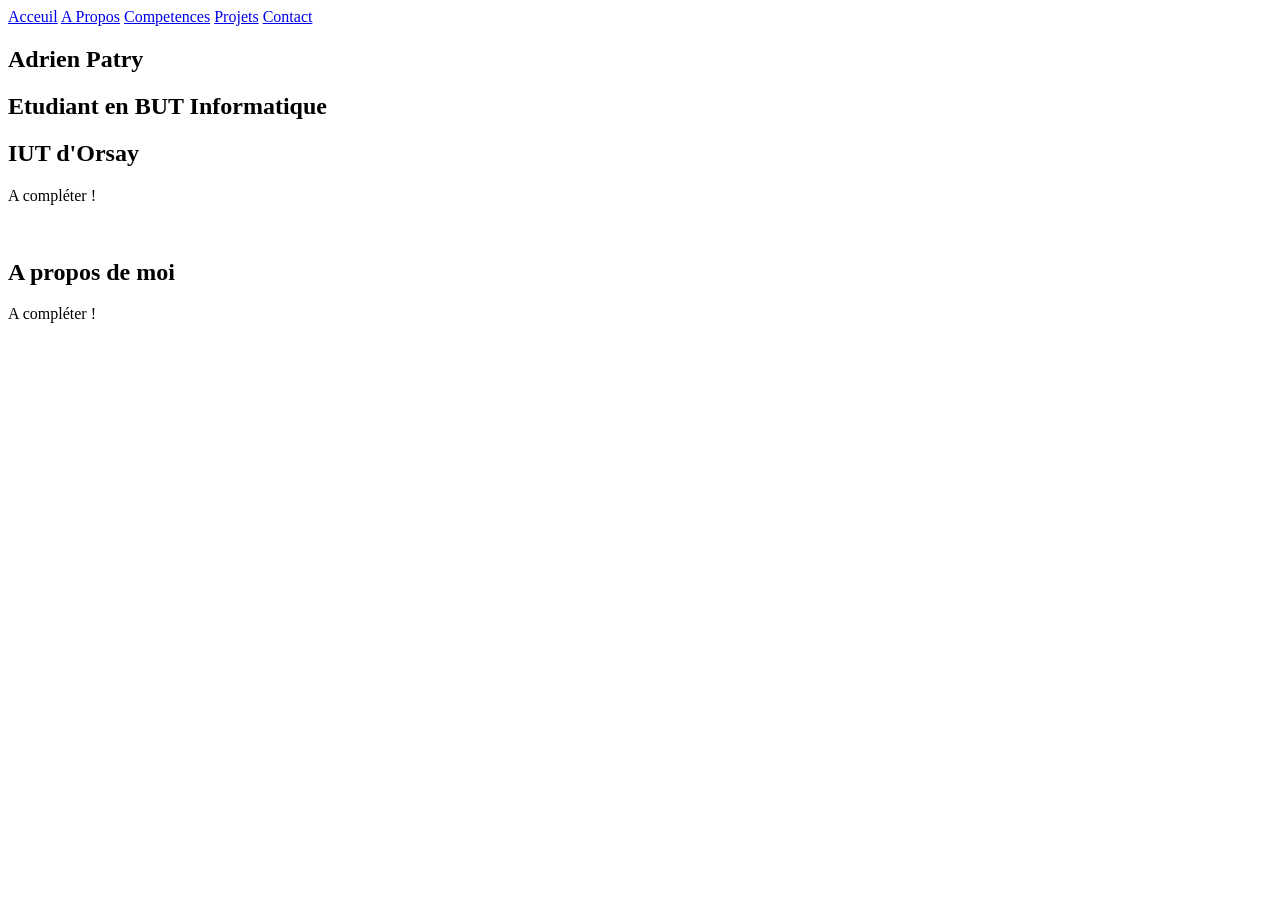
==== index.html @ ec974f1c "Rearenger les fichier" ====
<!DOCTYPE html>
<html lang="fr">
<head>
    <meta charset="UTF-8">
    <meta name="viewport" content="width=device-width, initial-scale=1.0">
    <title>Portfolio</title>
</head>
<header>
    <nav>
        <a href="#acceuil">Acceuil</a>
        <a href="#aPropos">A Propos</a>
        <a href="#competences">Competences</a>
        <a href="#projets">Projets</a>
        <a href="#contact">Contact</a>
    </nav>
</header>
<body>
    <section id="acceuil">
        <h1>Adrien Patry</h1>
        <h2>Etudiant en BUT Informatique</h2>
        <h2>IUT d'Orsay</h2>
        <p>A compléter !</p>
        <img href="photoProfil.png"/>
    </section> 
    <section id="aPropos">
        <h1> A propos de moi</h1>
        <p>A compléter !</p>
        <section id="formation">
            <img href=""/>
            <p></p>
        </section>
        <section id="expProfessionelle">
            <img href=""/>
            <p></p>
        </section>
    </section>  
    <section id="competences">
        
    </section>
    <section id="projets">

    </section>
    <section id="contact">

    </section>
</body>
</html>
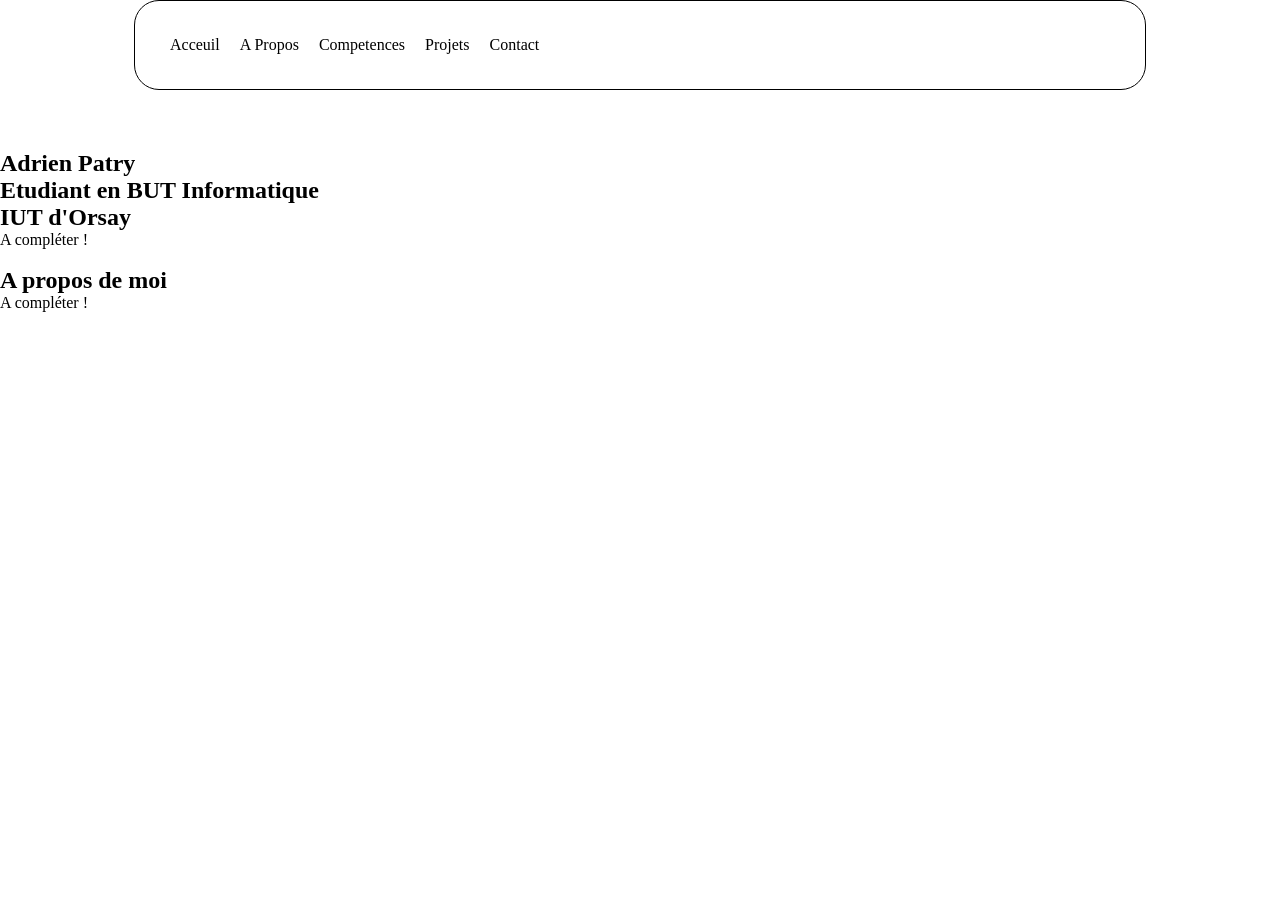
==== commit 6b9d6155: "Change" ====
--- a/index.html
+++ b/index.html
@@ -4,6 +4,7 @@
     <meta charset="UTF-8">
     <meta name="viewport" content="width=device-width, initial-scale=1.0">
     <title>Portfolio</title>
+    <link rel="stylesheet" href="./Style/style.css"/>
 </head>
 <header>
     <nav>
--- a/Style/style.css
+++ b/Style/style.css
@@ -0,0 +1,37 @@
+@charset "utf-8";
+*{
+	margin:0;
+	padding:0;
+}
+
+/* Header */
+
+header{
+    display: flex;
+    justify-content: center;
+    margin-bottom: 150px;
+}
+
+nav{
+    position : fixed;
+    border: 1px solid black;
+    border-radius: 25px;
+    padding: 25px;
+    width: 75%;
+
+    flex-wrap: wrap;
+    flex: 1 1 100px;
+    display: flex;
+}
+
+nav a{
+    padding:10px;
+    text-decoration: none;
+    color: black;
+}
+
+/* Body */
+
+section#acceuil{
+
+}
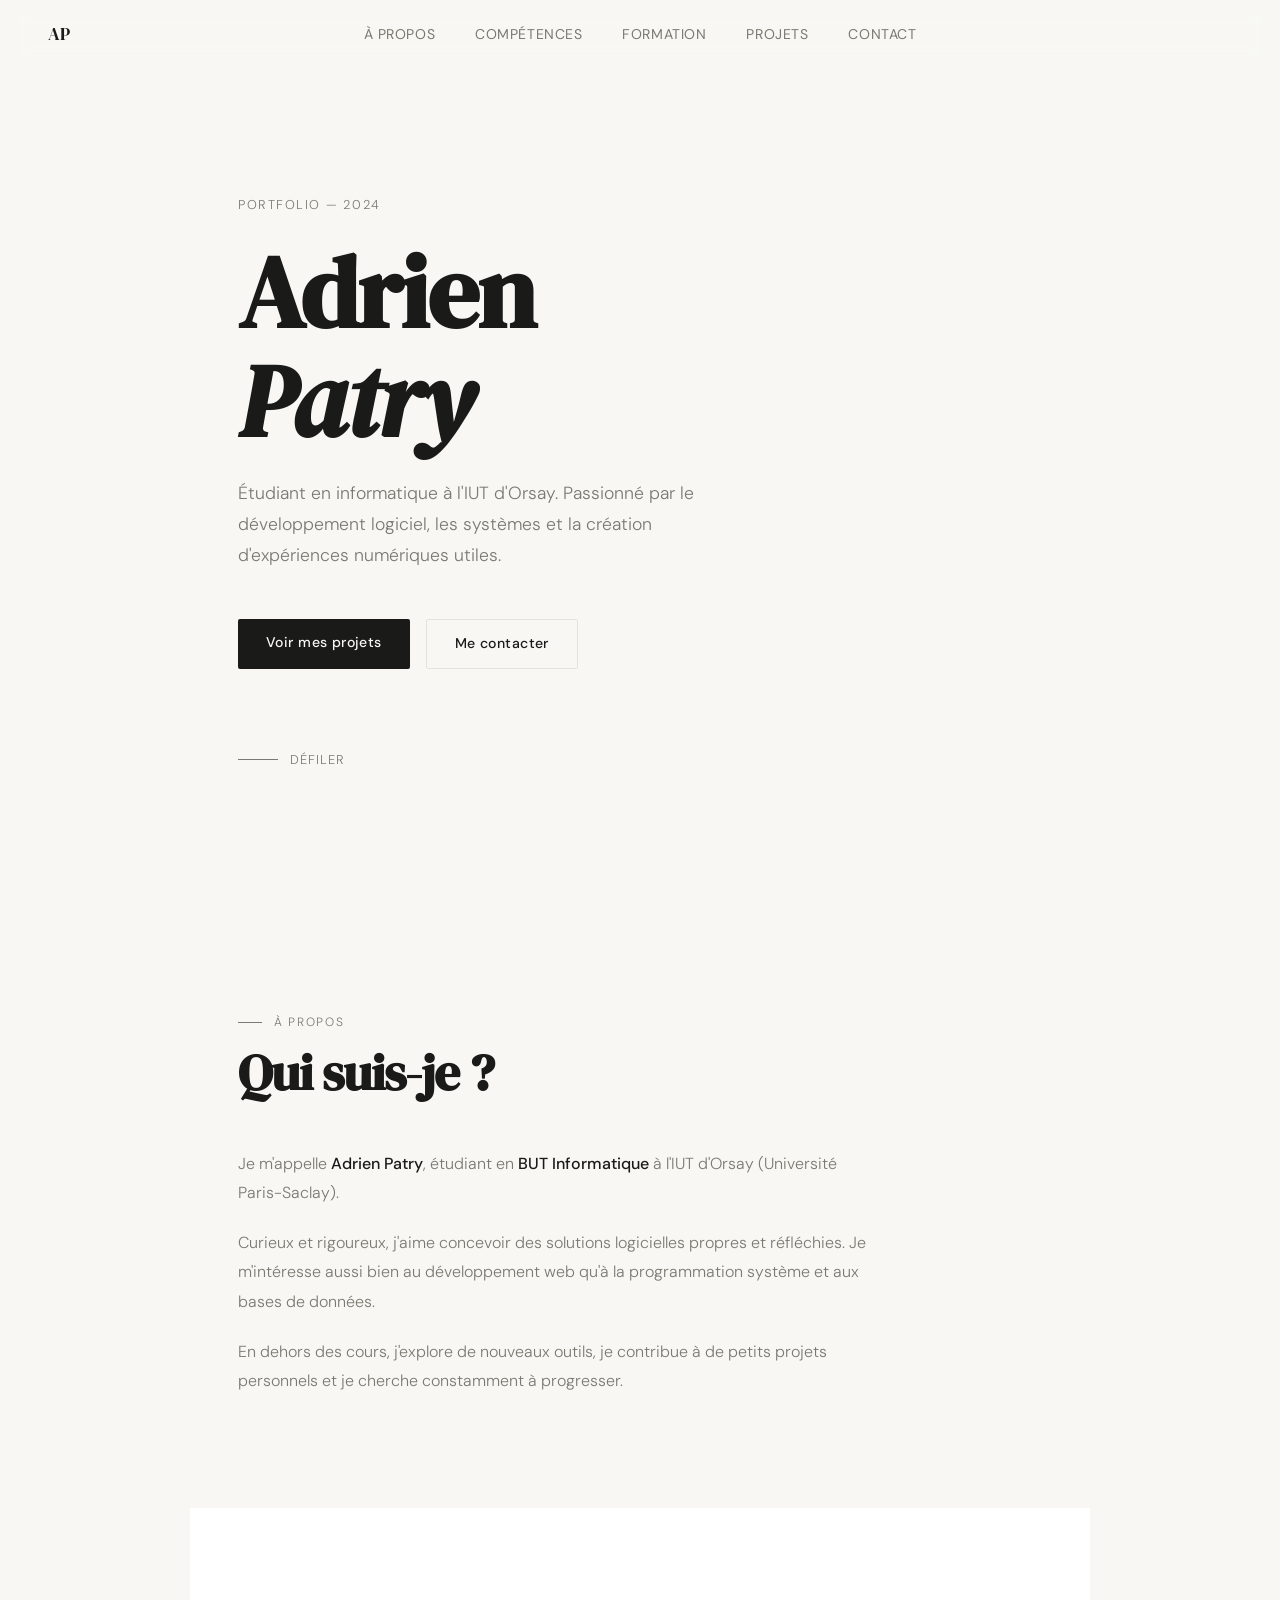
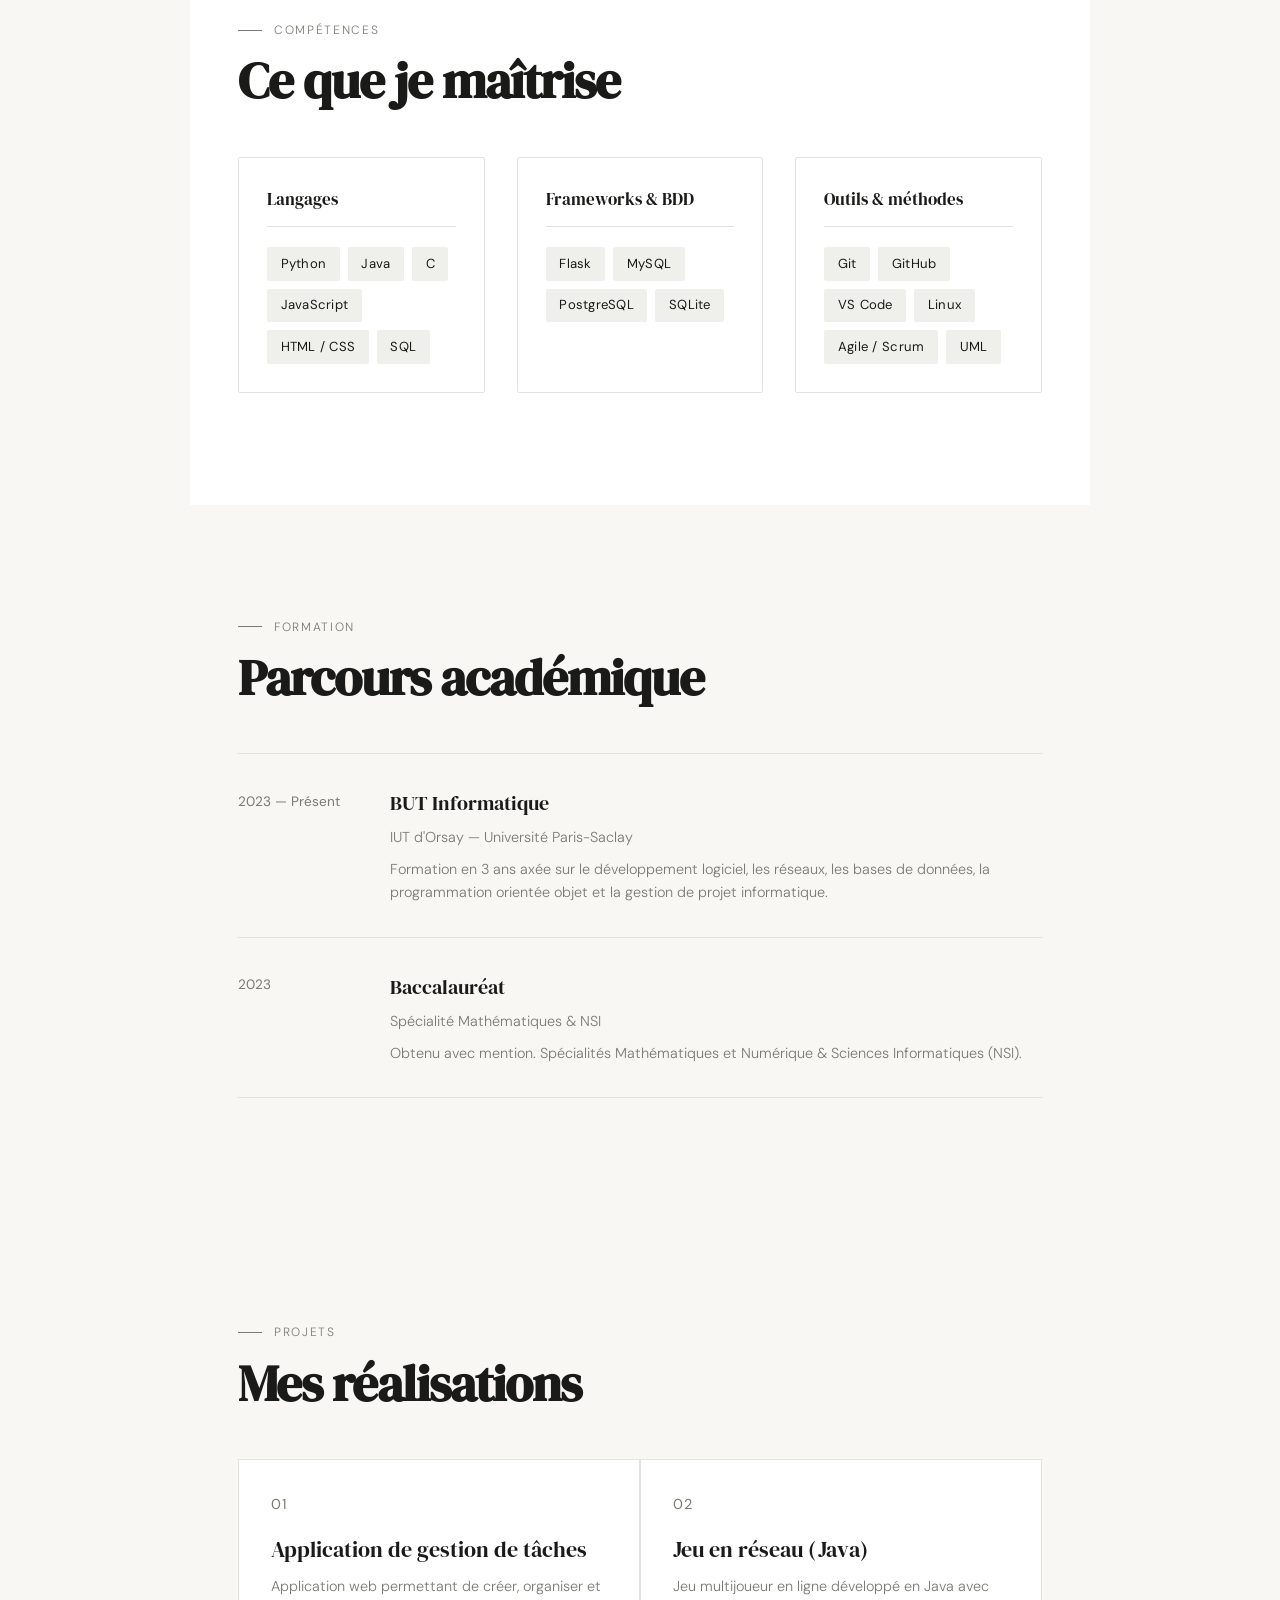
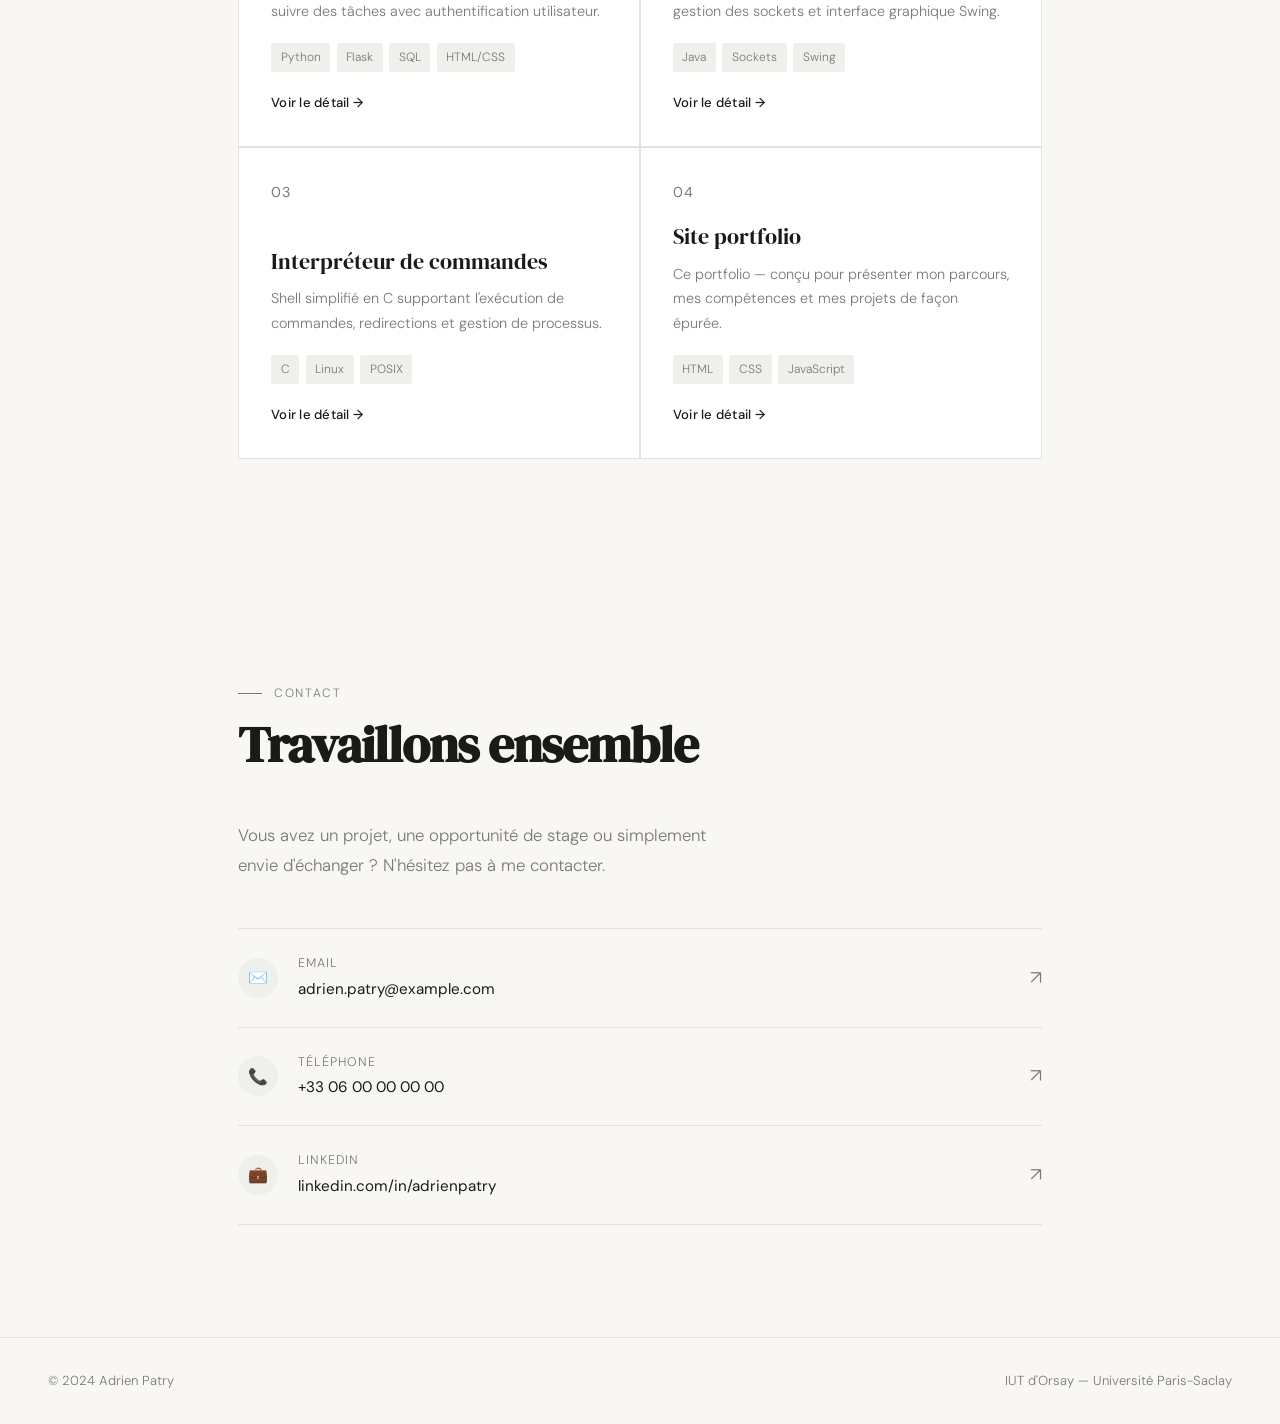
==== commit 7711c3ca: "PPP" ====
--- a/index.html
+++ b/index.html
@@ -1,48 +1,330 @@
 <!DOCTYPE html>
 <html lang="fr">
 <head>
-    <meta charset="UTF-8">
-    <meta name="viewport" content="width=device-width, initial-scale=1.0">
-    <title>Portfolio</title>
-    <link rel="stylesheet" href="./Style/style.css"/>
+  <meta charset="UTF-8">
+  <meta name="viewport" content="width=device-width, initial-scale=1.0">
+  <title>Adrien Patry — Portfolio</title>
+  <link rel="preconnect" href="https://fonts.googleapis.com">
+  <link href="https://fonts.googleapis.com/css2?family=DM+Serif+Display:ital@0;1&family=DM+Sans:wght@300;400;500&display=swap" rel="stylesheet">
+  <link rel="stylesheet" href="css/style.css">
 </head>
-<header>
-    <nav>
-        <a href="#acceuil">Acceuil</a>
-        <a href="#aPropos">A Propos</a>
-        <a href="#competences">Competences</a>
-        <a href="#projets">Projets</a>
-        <a href="#contact">Contact</a>
-    </nav>
-</header>
 <body>
-    <section id="acceuil">
-        <h1>Adrien Patry</h1>
-        <h2>Etudiant en BUT Informatique</h2>
-        <h2>IUT d'Orsay</h2>
-        <p>A compléter !</p>
-        <img href="photoProfil.png"/>
-    </section> 
-    <section id="aPropos">
-        <h1> A propos de moi</h1>
-        <p>A compléter !</p>
-        <section id="formation">
-            <img href=""/>
-            <p></p>
-        </section>
-        <section id="expProfessionelle">
-            <img href=""/>
-            <p></p>
-        </section>
-    </section>  
-    <section id="competences">
-        
-    </section>
-    <section id="projets">
-
-    </section>
-    <section id="contact">
-
-    </section>
+
+  <!-- NAVIGATION -->
+  <nav id="navbar">
+    <a href="#hero" class="nav-logo">AP</a>
+    <div class="nav-links">
+      <a href="#about">À propos</a>
+      <a href="#skills">Compétences</a>
+      <a href="#formation">Formation</a>
+      <a href="#projets">Projets</a>
+      <a href="#contact">Contact</a>
+    </div>
+  </nav>
+
+  <!-- HERO -->
+  <section id="hero">
+    <p class="hero-label">Portfolio — 2024</p>
+    <h1 class="hero-title">Adrien<br><em>Patry</em></h1>
+    <p class="hero-desc">Étudiant en informatique à l'IUT d'Orsay. Passionné par le développement logiciel, les systèmes et la création d'expériences numériques utiles.</p>
+    <div class="hero-cta">
+      <a href="#projets" class="btn btn-primary">Voir mes projets</a>
+      <a href="#contact" class="btn btn-secondary">Me contacter</a>
+    </div>
+    <div class="hero-scroll">
+      <span class="scroll-line"></span>
+      Défiler
+    </div>
+  </section>
+
+  <!-- À PROPOS -->
+  <section id="about">
+    <div class="reveal">
+      <p class="section-label">À propos</p>
+      <h2 class="section-title">Qui suis-je ?</h2>
+    </div>
+    <div class="about-text reveal reveal-delay-1">
+      <p>Je m'appelle <strong>Adrien Patry</strong>, étudiant en <strong>BUT Informatique</strong> à l'IUT d'Orsay (Université Paris-Saclay).</p>
+      <p>Curieux et rigoureux, j'aime concevoir des solutions logicielles propres et réfléchies. Je m'intéresse aussi bien au développement web qu'à la programmation système et aux bases de données.</p>
+      <p>En dehors des cours, j'explore de nouveaux outils, je contribue à de petits projets personnels et je cherche constamment à progresser.</p>
+    </div>
+  </section>
+
+  <!-- COMPÉTENCES -->
+  <section id="skills">
+    <div class="reveal">
+      <p class="section-label">Compétences</p>
+      <h2 class="section-title">Ce que je maîtrise</h2>
+    </div>
+    <div class="skills-grid">
+      <div class="skills-category reveal reveal-delay-1">
+        <h3>Langages</h3>
+        <div class="skills-list">
+          <span class="skill-tag">Python</span>
+          <span class="skill-tag">Java</span>
+          <span class="skill-tag">C</span>
+          <span class="skill-tag">JavaScript</span>
+          <span class="skill-tag">HTML / CSS</span>
+          <span class="skill-tag">SQL</span>
+        </div>
+      </div>
+      <div class="skills-category reveal reveal-delay-2">
+        <h3>Frameworks & BDD</h3>
+        <div class="skills-list">
+          <span class="skill-tag">Flask</span>
+          <span class="skill-tag">MySQL</span>
+          <span class="skill-tag">PostgreSQL</span>
+          <span class="skill-tag">SQLite</span>
+        </div>
+      </div>
+      <div class="skills-category reveal reveal-delay-3">
+        <h3>Outils & méthodes</h3>
+        <div class="skills-list">
+          <span class="skill-tag">Git</span>
+          <span class="skill-tag">GitHub</span>
+          <span class="skill-tag">VS Code</span>
+          <span class="skill-tag">Linux</span>
+          <span class="skill-tag">Agile / Scrum</span>
+          <span class="skill-tag">UML</span>
+        </div>
+      </div>
+    </div>
+  </section>
+
+  <!-- FORMATION -->
+  <section id="formation">
+    <div class="reveal">
+      <p class="section-label">Formation</p>
+      <h2 class="section-title">Parcours académique</h2>
+    </div>
+    <div class="formation-list">
+      <div class="formation-item reveal reveal-delay-1">
+        <div class="formation-year">2023 — Présent</div>
+        <div class="formation-info">
+          <h3>BUT Informatique</h3>
+          <p class="school">IUT d'Orsay — Université Paris-Saclay</p>
+          <p>Formation en 3 ans axée sur le développement logiciel, les réseaux, les bases de données, la programmation orientée objet et la gestion de projet informatique.</p>
+        </div>
+      </div>
+      <div class="formation-item reveal reveal-delay-2">
+        <div class="formation-year">2023</div>
+        <div class="formation-info">
+          <h3>Baccalauréat</h3>
+          <p class="school">Spécialité Mathématiques & NSI</p>
+          <p>Obtenu avec mention. Spécialités Mathématiques et Numérique & Sciences Informatiques (NSI).</p>
+        </div>
+      </div>
+    </div>
+  </section>
+
+  <!-- PROJETS -->
+  <section id="projets">
+    <div class="reveal">
+      <p class="section-label">Projets</p>
+      <h2 class="section-title">Mes réalisations</h2>
+    </div>
+    <div class="projects-grid reveal">
+
+      <div class="project-card" onclick="openModal('modal-01')">
+        <p class="project-num">01</p>
+        <h3>Application de gestion de tâches</h3>
+        <p>Application web permettant de créer, organiser et suivre des tâches avec authentification utilisateur.</p>
+        <div class="project-tags">
+          <span class="project-tag">Python</span>
+          <span class="project-tag">Flask</span>
+          <span class="project-tag">SQL</span>
+          <span class="project-tag">HTML/CSS</span>
+        </div>
+        <span class="project-cta">Voir le détail →</span>
+      </div>
+
+      <div class="project-card" onclick="openModal('modal-02')">
+        <p class="project-num">02</p>
+        <h3>Jeu en réseau (Java)</h3>
+        <p>Jeu multijoueur en ligne développé en Java avec gestion des sockets et interface graphique Swing.</p>
+        <div class="project-tags">
+          <span class="project-tag">Java</span>
+          <span class="project-tag">Sockets</span>
+          <span class="project-tag">Swing</span>
+        </div>
+        <span class="project-cta">Voir le détail →</span>
+      </div>
+
+      <div class="project-card" onclick="openModal('modal-03')">
+        <p class="project-num">03</p>
+        <h3>Interpréteur de commandes</h3>
+        <p>Shell simplifié en C supportant l'exécution de commandes, redirections et gestion de processus.</p>
+        <div class="project-tags">
+          <span class="project-tag">C</span>
+          <span class="project-tag">Linux</span>
+          <span class="project-tag">POSIX</span>
+        </div>
+        <span class="project-cta">Voir le détail →</span>
+      </div>
+
+      <div class="project-card" onclick="openModal('modal-04')">
+        <p class="project-num">04</p>
+        <h3>Site portfolio</h3>
+        <p>Ce portfolio — conçu pour présenter mon parcours, mes compétences et mes projets de façon épurée.</p>
+        <div class="project-tags">
+          <span class="project-tag">HTML</span>
+          <span class="project-tag">CSS</span>
+          <span class="project-tag">JavaScript</span>
+        </div>
+        <span class="project-cta">Voir le détail →</span>
+      </div>
+
+    </div>
+  </section>
+
+  <!-- CONTACT -->
+  <section id="contact">
+    <div class="reveal">
+      <p class="section-label">Contact</p>
+      <h2 class="section-title">Travaillons ensemble</h2>
+    </div>
+    <p class="contact-intro reveal">Vous avez un projet, une opportunité de stage ou simplement envie d'échanger ? N'hésitez pas à me contacter.</p>
+    <div class="contact-list">
+      <a href="mailto:adrien.patry@example.com" class="contact-item reveal reveal-delay-1">
+        <div class="contact-item-left">
+          <div class="contact-icon">✉️</div>
+          <div>
+            <p class="contact-label">Email</p>
+            <p class="contact-value">adrien.patry@example.com</p>
+          </div>
+        </div>
+        <span class="contact-arrow">↗</span>
+      </a>
+      <a href="tel:+330600000000" class="contact-item reveal reveal-delay-2">
+        <div class="contact-item-left">
+          <div class="contact-icon">📞</div>
+          <div>
+            <p class="contact-label">Téléphone</p>
+            <p class="contact-value">+33 06 00 00 00 00</p>
+          </div>
+        </div>
+        <span class="contact-arrow">↗</span>
+      </a>
+      <a href="https://linkedin.com/in/adrienpatry" target="_blank" class="contact-item reveal reveal-delay-3">
+        <div class="contact-item-left">
+          <div class="contact-icon">💼</div>
+          <div>
+            <p class="contact-label">LinkedIn</p>
+            <p class="contact-value">linkedin.com/in/adrienpatry</p>
+          </div>
+        </div>
+        <span class="contact-arrow">↗</span>
+      </a>
+    </div>
+  </section>
+
+  <!-- FOOTER -->
+  <footer>
+    <span>© 2024 Adrien Patry</span>
+    <span>IUT d'Orsay — Université Paris-Saclay</span>
+  </footer>
+
+  <!-- ==============================
+       MODALES PROJETS
+       ============================== -->
+
+  <!-- Modale 01 -->
+  <div class="modal-overlay" id="modal-01" onclick="closeModalOutside(event, 'modal-01')">
+    <div class="modal">
+      <button class="modal-close" onclick="closeModal('modal-01')">✕</button>
+      <p class="modal-num">01</p>
+      <h2 class="modal-title">Application de gestion de tâches</h2>
+      <div class="modal-tags">
+        <span class="project-tag">Python</span>
+        <span class="project-tag">Flask</span>
+        <span class="project-tag">SQL</span>
+        <span class="project-tag">HTML/CSS</span>
+      </div>
+      <p class="modal-desc">Application web complète permettant de créer, organiser et suivre des tâches personnelles. L'application inclut un système d'authentification utilisateur, une base de données persistante et une interface responsive.</p>
+      <ul class="modal-features">
+        <li>Authentification sécurisée (login / register)</li>
+        <li>CRUD complet sur les tâches</li>
+        <li>Classement par priorité et date</li>
+        <li>Base de données SQLite avec SQLAlchemy</li>
+      </ul>
+      <div class="modal-actions">
+        <a href="https://github.com/adrienpatry/todo-app" target="_blank" class="btn btn-primary">Voir sur GitHub</a>
+      </div>
+    </div>
+  </div>
+
+  <!-- Modale 02 -->
+  <div class="modal-overlay" id="modal-02" onclick="closeModalOutside(event, 'modal-02')">
+    <div class="modal">
+      <button class="modal-close" onclick="closeModal('modal-02')">✕</button>
+      <p class="modal-num">02</p>
+      <h2 class="modal-title">Jeu en réseau (Java)</h2>
+      <div class="modal-tags">
+        <span class="project-tag">Java</span>
+        <span class="project-tag">Sockets</span>
+        <span class="project-tag">Swing</span>
+      </div>
+      <p class="modal-desc">Jeu multijoueur en ligne développé en Java avec une architecture client-serveur. Les joueurs peuvent se connecter et s'affronter en temps réel via une interface graphique Swing.</p>
+      <ul class="modal-features">
+        <li>Architecture client-serveur avec Java Sockets</li>
+        <li>Interface graphique avec Java Swing</li>
+        <li>Gestion multi-clients simultanés</li>
+        <li>Protocole de communication personnalisé</li>
+      </ul>
+      <div class="modal-actions">
+        <a href="https://github.com/adrienpatry/jeu-reseau" target="_blank" class="btn btn-primary">Voir sur GitHub</a>
+      </div>
+    </div>
+  </div>
+
+  <!-- Modale 03 -->
+  <div class="modal-overlay" id="modal-03" onclick="closeModalOutside(event, 'modal-03')">
+    <div class="modal">
+      <button class="modal-close" onclick="closeModal('modal-03')">✕</button>
+      <p class="modal-num">03</p>
+      <h2 class="modal-title">Interpréteur de commandes</h2>
+      <div class="modal-tags">
+        <span class="project-tag">C</span>
+        <span class="project-tag">Linux</span>
+        <span class="project-tag">POSIX</span>
+      </div>
+      <p class="modal-desc">Shell minimaliste développé en C sous Linux. Il supporte l'exécution de commandes système, la redirection des entrées/sorties, les pipes et la gestion de processus via les appels POSIX.</p>
+      <ul class="modal-features">
+        <li>Exécution de commandes système</li>
+        <li>Redirections stdin / stdout / stderr</li>
+        <li>Gestion des pipes entre commandes</li>
+        <li>Processus en arrière-plan (&)</li>
+      </ul>
+      <div class="modal-actions">
+        <a href="https://github.com/adrienpatry/shell-c" target="_blank" class="btn btn-primary">Voir sur GitHub</a>
+      </div>
+    </div>
+  </div>
+
+  <!-- Modale 04 -->
+  <div class="modal-overlay" id="modal-04" onclick="closeModalOutside(event, 'modal-04')">
+    <div class="modal">
+      <button class="modal-close" onclick="closeModal('modal-04')">✕</button>
+      <p class="modal-num">04</p>
+      <h2 class="modal-title">Site portfolio</h2>
+      <div class="modal-tags">
+        <span class="project-tag">HTML</span>
+        <span class="project-tag">CSS</span>
+        <span class="project-tag">JavaScript</span>
+      </div>
+      <p class="modal-desc">Ce site portfolio, conçu pour présenter mon parcours, mes compétences et mes projets de façon claire et épurée. Design minimaliste avec animations au scroll et modales interactives.</p>
+      <ul class="modal-features">
+        <li>Design minimaliste full responsive</li>
+        <li>Animations CSS au scroll (IntersectionObserver)</li>
+        <li>Navigation fluide avec ancres</li>
+        <li>Modales projets sans dépendance externe</li>
+      </ul>
+      <div class="modal-actions">
+        <a href="https://github.com/adrienpatry/portfolio" target="_blank" class="btn btn-primary">Voir sur GitHub</a>
+      </div>
+    </div>
+  </div>
+
+  <script src="js/main.js"></script>
 </body>
-</html>+</html>
--- a/css/style.css
+++ b/css/style.css
@@ -0,0 +1,617 @@
+/* ================================
+   RESET & VARIABLES
+   ================================ */
+*, *::before, *::after {
+  box-sizing: border-box;
+  margin: 0;
+  padding: 0;
+}
+
+:root {
+  --bg: #F8F7F4;
+  --surface: #FFFFFF;
+  --text: #1A1A18;
+  --muted: #7A7A72;
+  --border: #E4E2DC;
+  --tag-bg: #EFEFEB;
+  --serif: 'DM Serif Display', Georgia, serif;
+  --sans: 'DM Sans', sans-serif;
+}
+
+/* ================================
+   BASE
+   ================================ */
+html { scroll-behavior: smooth; }
+
+body {
+  background: var(--bg);
+  color: var(--text);
+  font-family: var(--sans);
+  font-weight: 300;
+  line-height: 1.7;
+  overflow-x: hidden;
+}
+
+/* ================================
+   NAVIGATION
+   ================================ */
+nav {
+  position: fixed;
+  top: 0; left: 0; right: 0;
+  z-index: 100;
+  display: flex;
+  justify-content: space-between;
+  align-items: center;
+  padding: 1.25rem 3rem;
+  background: rgba(248, 247, 244, 0.88);
+  backdrop-filter: blur(12px);
+  border-bottom: 1px solid transparent;
+  transition: border-color 0.3s;
+}
+
+nav.scrolled { border-color: var(--border); }
+
+.nav-logo {
+  font-family: var(--serif);
+  font-size: 1.1rem;
+  letter-spacing: 0.01em;
+  text-decoration: none;
+  color: var(--text);
+}
+
+.nav-links {
+  position: absolute;
+  left: 50%;
+  transform: translateX(-50%);
+  display: flex;
+  gap: 2.5rem;
+}
+
+.nav-links a {
+  text-decoration: none;
+  color: var(--muted);
+  font-size: 0.88rem;
+  font-weight: 400;
+  letter-spacing: 0.04em;
+  text-transform: uppercase;
+  transition: color 0.2s;
+}
+
+.nav-links a:hover { color: var(--text); }
+
+/* ================================
+   SECTIONS (base)
+   ================================ */
+section {
+  padding: 7rem 3rem;
+  max-width: 900px;
+  margin: 0 auto;
+}
+
+.section-label {
+  font-size: 0.75rem;
+  letter-spacing: 0.14em;
+  text-transform: uppercase;
+  color: var(--muted);
+  margin-bottom: 0.75rem;
+  display: flex;
+  align-items: center;
+  gap: 0.75rem;
+}
+
+.section-label::before {
+  content: '';
+  display: inline-block;
+  width: 24px;
+  height: 1px;
+  background: var(--muted);
+}
+
+.section-title {
+  font-family: var(--serif);
+  font-size: clamp(2rem, 5vw, 3.2rem);
+  line-height: 1.1;
+  letter-spacing: -0.02em;
+  margin-bottom: 3rem;
+}
+
+/* ================================
+   HERO
+   ================================ */
+#hero {
+  min-height: 100vh;
+  display: flex;
+  flex-direction: column;
+  justify-content: center;
+  padding-top: 8rem;
+  padding-bottom: 4rem;
+  max-width: 900px;
+  margin: 0 auto;
+}
+
+.hero-label {
+  font-size: 0.8rem;
+  letter-spacing: 0.12em;
+  text-transform: uppercase;
+  color: var(--muted);
+  margin-bottom: 1.5rem;
+  opacity: 0;
+  animation: fadeUp 0.8s 0.2s forwards;
+}
+
+.hero-title {
+  font-family: var(--serif);
+  font-size: clamp(3.5rem, 8vw, 6.5rem);
+  line-height: 1.05;
+  letter-spacing: -0.02em;
+  margin-bottom: 1.5rem;
+  opacity: 0;
+  animation: fadeUp 0.8s 0.4s forwards;
+}
+
+.hero-title em { font-style: italic; }
+
+.hero-desc {
+  font-size: 1.1rem;
+  color: var(--muted);
+  max-width: 520px;
+  line-height: 1.75;
+  font-weight: 300;
+  opacity: 0;
+  animation: fadeUp 0.8s 0.6s forwards;
+}
+
+.hero-cta {
+  margin-top: 3rem;
+  display: flex;
+  gap: 1rem;
+  flex-wrap: wrap;
+  opacity: 0;
+  animation: fadeUp 0.8s 0.8s forwards;
+}
+
+.btn {
+  display: inline-block;
+  padding: 0.75rem 1.75rem;
+  text-decoration: none;
+  font-size: 0.88rem;
+  font-weight: 500;
+  letter-spacing: 0.03em;
+  border-radius: 2px;
+  transition: all 0.2s;
+  cursor: pointer;
+  border: none;
+  font-family: var(--sans);
+}
+
+.btn-primary { background: var(--text); color: var(--bg); }
+.btn-primary:hover { background: #333330; }
+.btn-secondary { border: 1px solid var(--border); color: var(--text); background: transparent; }
+.btn-secondary:hover { border-color: var(--text); }
+
+.hero-scroll {
+  margin-top: 5rem;
+  display: flex;
+  align-items: center;
+  gap: 0.75rem;
+  color: var(--muted);
+  font-size: 0.8rem;
+  letter-spacing: 0.08em;
+  text-transform: uppercase;
+  opacity: 0;
+  animation: fadeUp 0.8s 1s forwards;
+}
+
+.scroll-line {
+  width: 40px;
+  height: 1px;
+  background: var(--muted);
+  transform-origin: left;
+  animation: lineGrow 1.2s 1.2s ease forwards;
+  transform: scaleX(0);
+}
+
+/* ================================
+   À PROPOS
+   ================================ */
+.about-text p {
+  color: var(--muted);
+  line-height: 1.85;
+  margin-bottom: 1.25rem;
+  max-width: 640px;
+}
+
+.about-text p:last-child { margin-bottom: 0; }
+
+.about-text strong {
+  color: var(--text);
+  font-weight: 500;
+}
+
+/* ================================
+   COMPÉTENCES
+   ================================ */
+#skills { background: var(--surface); }
+
+.skills-grid {
+  display: grid;
+  grid-template-columns: repeat(3, 1fr);
+  gap: 2rem;
+}
+
+.skills-category {
+  padding: 1.75rem;
+  border: 1px solid var(--border);
+  border-radius: 2px;
+}
+
+.skills-category h3 {
+  font-family: var(--serif);
+  font-size: 1.05rem;
+  font-weight: 400;
+  margin-bottom: 1.25rem;
+  padding-bottom: 0.75rem;
+  border-bottom: 1px solid var(--border);
+}
+
+.skills-list {
+  display: flex;
+  flex-wrap: wrap;
+  gap: 0.5rem;
+}
+
+.skill-tag {
+  background: var(--tag-bg);
+  padding: 0.35rem 0.85rem;
+  border-radius: 2px;
+  font-size: 0.82rem;
+  font-weight: 400;
+  color: var(--text);
+  letter-spacing: 0.02em;
+}
+
+/* ================================
+   FORMATION
+   ================================ */
+.formation-list { display: flex; flex-direction: column; }
+
+.formation-item {
+  display: grid;
+  grid-template-columns: 120px 1fr;
+  gap: 2rem;
+  padding: 2rem 0;
+  border-bottom: 1px solid var(--border);
+}
+
+.formation-item:first-child { border-top: 1px solid var(--border); }
+
+.formation-year {
+  font-size: 0.85rem;
+  color: var(--muted);
+  font-weight: 400;
+  padding-top: 0.2rem;
+}
+
+.formation-info h3 {
+  font-family: var(--serif);
+  font-size: 1.25rem;
+  font-weight: 400;
+  margin-bottom: 0.35rem;
+}
+
+.formation-info .school {
+  font-size: 0.9rem;
+  color: var(--muted);
+  margin-bottom: 0.5rem;
+}
+
+.formation-info p {
+  font-size: 0.9rem;
+  color: var(--muted);
+  line-height: 1.65;
+}
+
+/* ================================
+   PROJETS
+   ================================ */
+.projects-grid {
+  display: grid;
+  grid-template-columns: 1fr 1fr;
+  gap: 1.5px;
+  background: var(--border);
+  border: 1.5px solid var(--border);
+}
+
+.project-card {
+  background: var(--surface);
+  padding: 2rem 2rem 2rem;
+  transition: background 0.2s;
+  position: relative;
+  overflow: hidden;
+  cursor: pointer;
+  display: flex;
+  flex-direction: column;
+}
+
+.project-card::before {
+  content: '';
+  position: absolute;
+  top: 0; left: 0; right: 0;
+  height: 2px;
+  background: var(--text);
+  transform: scaleX(0);
+  transform-origin: left;
+  transition: transform 0.35s ease;
+}
+
+.project-card:hover::before { transform: scaleX(1); }
+.project-card:hover { background: #FAFAF8; }
+
+.project-num {
+  font-size: 0.75rem;
+  color: var(--muted);
+  letter-spacing: 0.08em;
+  margin-bottom: 1.25rem;
+  font-weight: 400;
+}
+
+.project-card h3 {
+  font-family: var(--serif);
+  font-size: 1.35rem;
+  font-weight: 400;
+  line-height: 1.2;
+  margin-bottom: 0.75rem;
+}
+
+.project-card > p {
+  font-size: 0.9rem;
+  color: var(--muted);
+  line-height: 1.7;
+  margin-bottom: 1.25rem;
+  flex: 1;
+}
+
+.project-tags {
+  display: flex;
+  flex-wrap: wrap;
+  gap: 0.4rem;
+  margin-bottom: 1.25rem;
+}
+
+.project-tag {
+  font-size: 0.75rem;
+  padding: 0.25rem 0.6rem;
+  background: var(--tag-bg);
+  border-radius: 2px;
+  color: var(--muted);
+}
+
+.project-cta {
+  font-size: 0.82rem;
+  font-weight: 500;
+  color: var(--text);
+  letter-spacing: 0.02em;
+  margin-top: auto;
+  transition: letter-spacing 0.2s;
+}
+
+.project-card:hover .project-cta { letter-spacing: 0.06em; }
+
+/* ================================
+   MODALES
+   ================================ */
+.modal-overlay {
+  display: none;
+  position: fixed;
+  inset: 0;
+  z-index: 200;
+  background: rgba(26, 26, 24, 0.55);
+  backdrop-filter: blur(4px);
+  align-items: center;
+  justify-content: center;
+  padding: 2rem;
+}
+
+.modal-overlay.open { display: flex; }
+
+.modal {
+  background: var(--surface);
+  max-width: 580px;
+  width: 100%;
+  padding: 2.5rem;
+  border-radius: 2px;
+  position: relative;
+  animation: modalIn 0.3s ease;
+  max-height: 85vh;
+  overflow-y: auto;
+}
+
+@keyframes modalIn {
+  from { opacity: 0; transform: translateY(16px); }
+  to   { opacity: 1; transform: translateY(0); }
+}
+
+.modal-close {
+  position: absolute;
+  top: 1.25rem; right: 1.25rem;
+  background: none;
+  border: none;
+  font-size: 1rem;
+  color: var(--muted);
+  cursor: pointer;
+  padding: 0.25rem 0.5rem;
+  transition: color 0.2s;
+  font-family: var(--sans);
+}
+
+.modal-close:hover { color: var(--text); }
+
+.modal-num {
+  font-size: 0.75rem;
+  color: var(--muted);
+  letter-spacing: 0.1em;
+  margin-bottom: 0.75rem;
+}
+
+.modal-title {
+  font-family: var(--serif);
+  font-size: 1.8rem;
+  font-weight: 400;
+  line-height: 1.15;
+  margin-bottom: 1rem;
+}
+
+.modal-tags {
+  display: flex;
+  flex-wrap: wrap;
+  gap: 0.4rem;
+  margin-bottom: 1.5rem;
+}
+
+.modal-desc {
+  font-size: 0.95rem;
+  color: var(--muted);
+  line-height: 1.8;
+  margin-bottom: 1.5rem;
+}
+
+.modal-features {
+  list-style: none;
+  margin-bottom: 2rem;
+  display: flex;
+  flex-direction: column;
+  gap: 0.6rem;
+}
+
+.modal-features li {
+  font-size: 0.9rem;
+  color: var(--muted);
+  padding-left: 1.25rem;
+  position: relative;
+}
+
+.modal-features li::before {
+  content: '—';
+  position: absolute;
+  left: 0;
+  color: var(--border);
+}
+
+.modal-actions { display: flex; gap: 1rem; flex-wrap: wrap; }
+
+/* ================================
+   CONTACT
+   ================================ */
+.contact-intro {
+  font-size: 1.05rem;
+  color: var(--muted);
+  max-width: 500px;
+  line-height: 1.8;
+  margin-bottom: 3rem;
+}
+
+.contact-list { display: flex; flex-direction: column; }
+
+.contact-item {
+  display: flex;
+  align-items: center;
+  justify-content: space-between;
+  padding: 1.5rem 0;
+  border-bottom: 1px solid var(--border);
+  text-decoration: none;
+  color: var(--text);
+  transition: padding-left 0.25s ease;
+}
+
+.contact-item:first-child { border-top: 1px solid var(--border); }
+.contact-item:hover { padding-left: 0.5rem; }
+
+.contact-item-left {
+  display: flex;
+  align-items: center;
+  gap: 1.25rem;
+}
+
+.contact-icon {
+  width: 40px;
+  height: 40px;
+  border-radius: 50%;
+  background: var(--tag-bg);
+  display: flex;
+  align-items: center;
+  justify-content: center;
+  font-size: 1rem;
+  flex-shrink: 0;
+}
+
+.contact-label {
+  font-size: 0.78rem;
+  text-transform: uppercase;
+  letter-spacing: 0.08em;
+  color: var(--muted);
+  margin-bottom: 0.15rem;
+}
+
+.contact-value { font-weight: 400; font-size: 0.95rem; }
+
+.contact-arrow {
+  color: var(--muted);
+  font-size: 1.2rem;
+  transition: transform 0.2s, color 0.2s;
+}
+
+.contact-item:hover .contact-arrow {
+  transform: translateX(4px) translateY(-4px);
+  color: var(--text);
+}
+
+/* ================================
+   FOOTER
+   ================================ */
+footer {
+  border-top: 1px solid var(--border);
+  padding: 2rem 3rem;
+  display: flex;
+  justify-content: space-between;
+  align-items: center;
+  font-size: 0.82rem;
+  color: var(--muted);
+}
+
+/* ================================
+   ANIMATIONS
+   ================================ */
+@keyframes fadeUp {
+  from { opacity: 0; transform: translateY(20px); }
+  to   { opacity: 1; transform: translateY(0); }
+}
+
+@keyframes lineGrow {
+  to { transform: scaleX(1); }
+}
+
+.reveal {
+  opacity: 0;
+  transform: translateY(24px);
+  transition: opacity 0.7s ease, transform 0.7s ease;
+}
+
+.reveal.visible { opacity: 1; transform: translateY(0); }
+.reveal-delay-1 { transition-delay: 0.1s; }
+.reveal-delay-2 { transition-delay: 0.2s; }
+.reveal-delay-3 { transition-delay: 0.3s; }
+
+/* ================================
+   RESPONSIVE
+   ================================ */
+@media (max-width: 700px) {
+  nav { padding: 1rem 1.5rem; }
+  .nav-links { gap: 1rem; }
+  section { padding: 5rem 1.5rem; }
+  #hero { padding: 7rem 1.5rem 3rem; }
+  .skills-grid { grid-template-columns: 1fr; }
+  .projects-grid { grid-template-columns: 1fr; }
+  .formation-item { grid-template-columns: 1fr; gap: 0.5rem; }
+  footer { flex-direction: column; gap: 0.5rem; text-align: center; }
+  .modal { padding: 1.75rem; }
+}
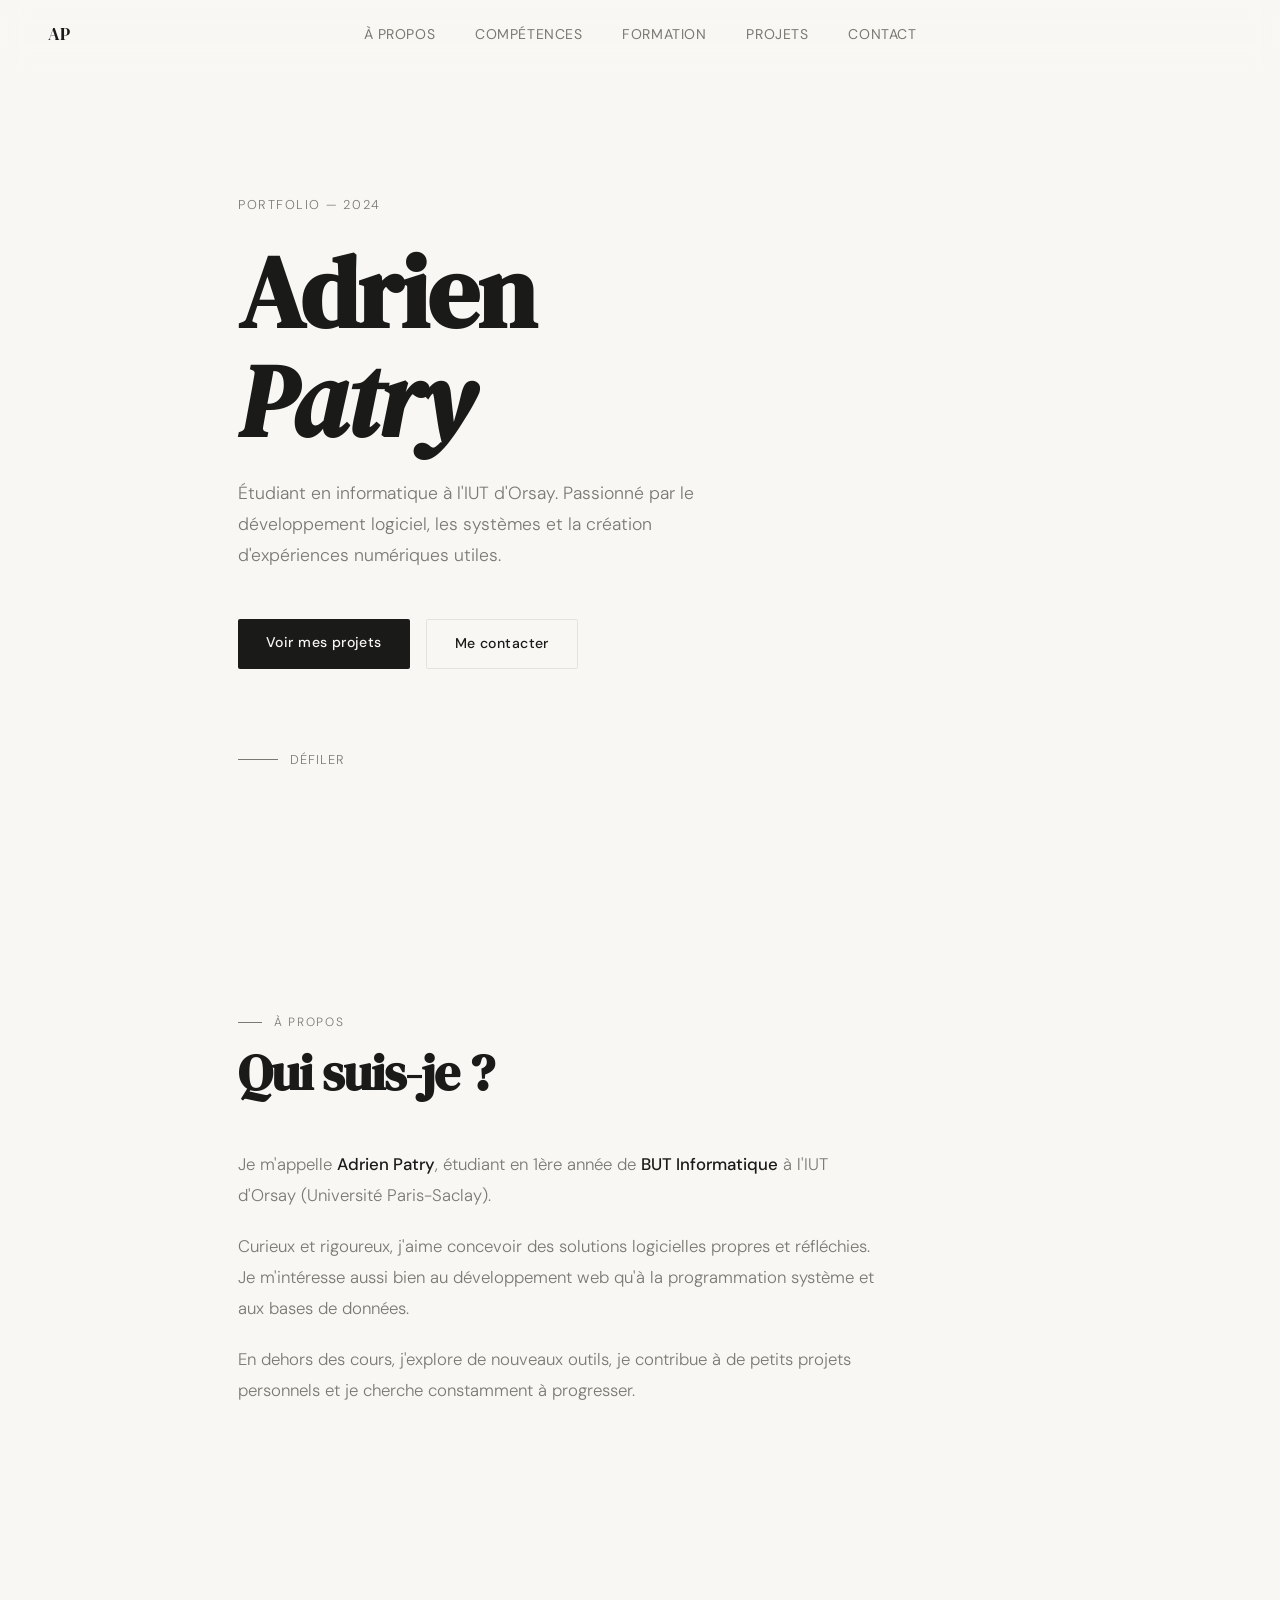
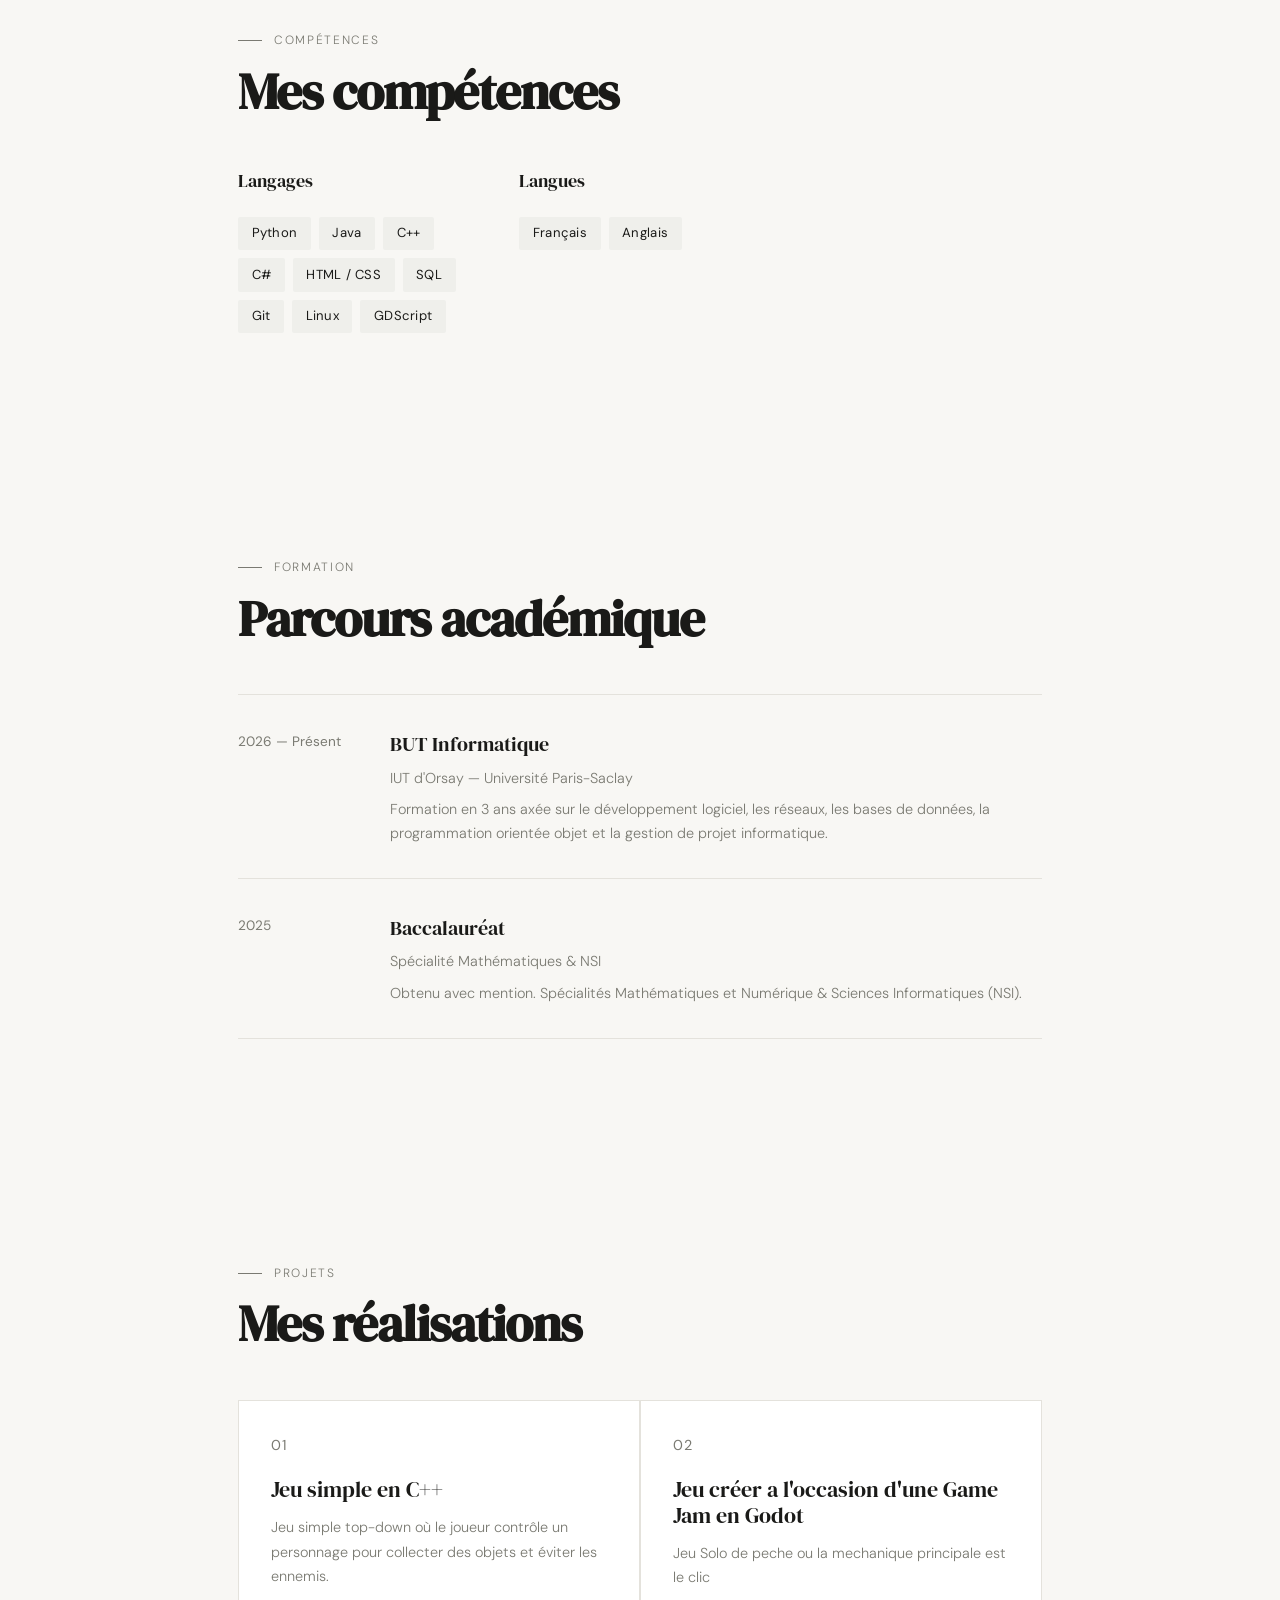
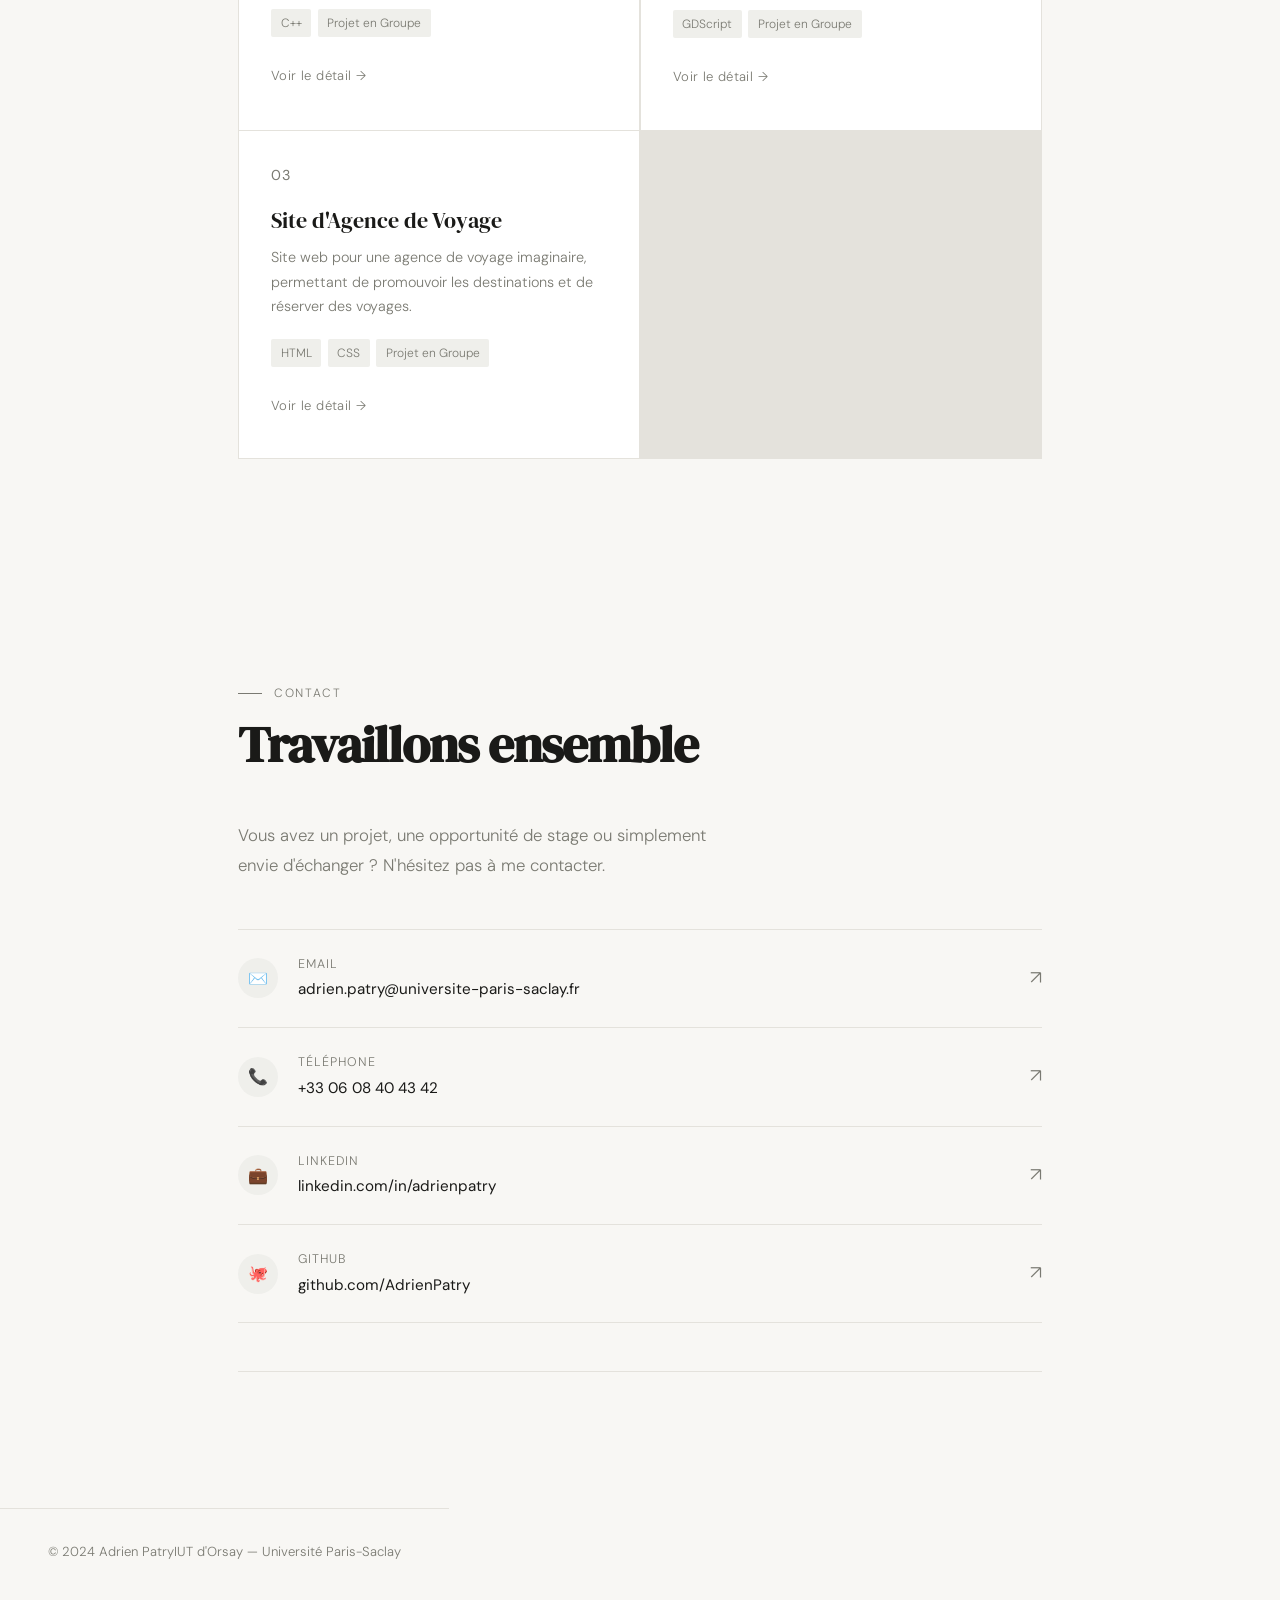
==== commit 04096ccf: "Modif Projet et des Info" ====
--- a/index.html
+++ b/index.html
@@ -7,6 +7,7 @@
   <link rel="preconnect" href="https://fonts.googleapis.com">
   <link href="https://fonts.googleapis.com/css2?family=DM+Serif+Display:ital@0;1&family=DM+Sans:wght@300;400;500&display=swap" rel="stylesheet">
   <link rel="stylesheet" href="css/style.css">
+  <link rel="icon" type="image/svg+xml" href="favicon.svg">
 </head>
 <body>
 
@@ -44,7 +45,7 @@
       <h2 class="section-title">Qui suis-je ?</h2>
     </div>
     <div class="about-text reveal reveal-delay-1">
-      <p>Je m'appelle <strong>Adrien Patry</strong>, étudiant en <strong>BUT Informatique</strong> à l'IUT d'Orsay (Université Paris-Saclay).</p>
+      <p>Je m'appelle <strong>Adrien Patry</strong>, étudiant en 1ère année de <strong>BUT Informatique</strong> à l'IUT d'Orsay (Université Paris-Saclay).</p>
       <p>Curieux et rigoureux, j'aime concevoir des solutions logicielles propres et réfléchies. Je m'intéresse aussi bien au développement web qu'à la programmation système et aux bases de données.</p>
       <p>En dehors des cours, j'explore de nouveaux outils, je contribue à de petits projets personnels et je cherche constamment à progresser.</p>
     </div>
@@ -54,7 +55,7 @@
   <section id="skills">
     <div class="reveal">
       <p class="section-label">Compétences</p>
-      <h2 class="section-title">Ce que je maîtrise</h2>
+      <h2 class="section-title">Mes compétences</h2>
     </div>
     <div class="skills-grid">
       <div class="skills-category reveal reveal-delay-1">
@@ -62,30 +63,20 @@
         <div class="skills-list">
           <span class="skill-tag">Python</span>
           <span class="skill-tag">Java</span>
-          <span class="skill-tag">C</span>
-          <span class="skill-tag">JavaScript</span>
+          <span class="skill-tag">C++</span>
+          <span class="skill-tag">C#</span>
           <span class="skill-tag">HTML / CSS</span>
           <span class="skill-tag">SQL</span>
-        </div>
-      </div>
-      <div class="skills-category reveal reveal-delay-2">
-        <h3>Frameworks & BDD</h3>
+          <span class="skill-tag">Git</span>
+          <span class="skill-tag">Linux</span>
+          <span class="skill-tag">GDScript</span>
+        </div>
+      </div>
+      <div class="skills-category reveal reveal-delay-3">
+        <h3>Langues</h3>
         <div class="skills-list">
-          <span class="skill-tag">Flask</span>
-          <span class="skill-tag">MySQL</span>
-          <span class="skill-tag">PostgreSQL</span>
-          <span class="skill-tag">SQLite</span>
-        </div>
-      </div>
-      <div class="skills-category reveal reveal-delay-3">
-        <h3>Outils & méthodes</h3>
-        <div class="skills-list">
-          <span class="skill-tag">Git</span>
-          <span class="skill-tag">GitHub</span>
-          <span class="skill-tag">VS Code</span>
-          <span class="skill-tag">Linux</span>
-          <span class="skill-tag">Agile / Scrum</span>
-          <span class="skill-tag">UML</span>
+          <span class="skill-tag">Français</span>
+          <span class="skill-tag">Anglais</span>
         </div>
       </div>
     </div>
@@ -99,7 +90,7 @@
     </div>
     <div class="formation-list">
       <div class="formation-item reveal reveal-delay-1">
-        <div class="formation-year">2023 — Présent</div>
+        <div class="formation-year">2026 — Présent</div>
         <div class="formation-info">
           <h3>BUT Informatique</h3>
           <p class="school">IUT d'Orsay — Université Paris-Saclay</p>
@@ -107,7 +98,7 @@
         </div>
       </div>
       <div class="formation-item reveal reveal-delay-2">
-        <div class="formation-year">2023</div>
+        <div class="formation-year">2025</div>
         <div class="formation-info">
           <h3>Baccalauréat</h3>
           <p class="school">Spécialité Mathématiques & NSI</p>
@@ -127,53 +118,37 @@
 
       <div class="project-card" onclick="openModal('modal-01')">
         <p class="project-num">01</p>
-        <h3>Application de gestion de tâches</h3>
-        <p>Application web permettant de créer, organiser et suivre des tâches avec authentification utilisateur.</p>
+        <h3>Jeu simple en C++</h3>
+        <p>Jeu simple top-down où le joueur contrôle un personnage pour collecter des objets et éviter les ennemis.</p>
         <div class="project-tags">
-          <span class="project-tag">Python</span>
-          <span class="project-tag">Flask</span>
-          <span class="project-tag">SQL</span>
-          <span class="project-tag">HTML/CSS</span>
+          <span class="project-tag">C++</span>
+          <span class="project-tag">Projet en Groupe</span>
         </div>
         <span class="project-cta">Voir le détail →</span>
       </div>
 
       <div class="project-card" onclick="openModal('modal-02')">
         <p class="project-num">02</p>
-        <h3>Jeu en réseau (Java)</h3>
-        <p>Jeu multijoueur en ligne développé en Java avec gestion des sockets et interface graphique Swing.</p>
+        <h3>Jeu créer a l'occasion d'une Game Jam en Godot</h3>
+        <p>Jeu Solo de peche ou la mechanique principale est le clic</p>
         <div class="project-tags">
-          <span class="project-tag">Java</span>
-          <span class="project-tag">Sockets</span>
-          <span class="project-tag">Swing</span>
+          <span class="project-tag">GDScript</span>
+          <span class="project-tag">Projet en Groupe</span>
         </div>
         <span class="project-cta">Voir le détail →</span>
       </div>
 
       <div class="project-card" onclick="openModal('modal-03')">
         <p class="project-num">03</p>
-        <h3>Interpréteur de commandes</h3>
-        <p>Shell simplifié en C supportant l'exécution de commandes, redirections et gestion de processus.</p>
-        <div class="project-tags">
-          <span class="project-tag">C</span>
-          <span class="project-tag">Linux</span>
-          <span class="project-tag">POSIX</span>
-        </div>
-        <span class="project-cta">Voir le détail →</span>
-      </div>
-
-      <div class="project-card" onclick="openModal('modal-04')">
-        <p class="project-num">04</p>
-        <h3>Site portfolio</h3>
-        <p>Ce portfolio — conçu pour présenter mon parcours, mes compétences et mes projets de façon épurée.</p>
+        <h3>Site d'Agence de Voyage</h3>
+        <p>Site web pour une agence de voyage imaginaire, permettant de promouvoir les destinations et de réserver des voyages.</p>
         <div class="project-tags">
           <span class="project-tag">HTML</span>
           <span class="project-tag">CSS</span>
-          <span class="project-tag">JavaScript</span>
+          <span class="project-tag">Projet en Groupe</span>
         </div>
         <span class="project-cta">Voir le détail →</span>
       </div>
-
     </div>
   </section>
 
@@ -185,27 +160,27 @@
     </div>
     <p class="contact-intro reveal">Vous avez un projet, une opportunité de stage ou simplement envie d'échanger ? N'hésitez pas à me contacter.</p>
     <div class="contact-list">
-      <a href="mailto:adrien.patry@example.com" class="contact-item reveal reveal-delay-1">
+      <a href="mailto:adrien.patry@universite-paris-saclay.fr" class="contact-item reveal reveal-delay-1">
         <div class="contact-item-left">
           <div class="contact-icon">✉️</div>
           <div>
             <p class="contact-label">Email</p>
-            <p class="contact-value">adrien.patry@example.com</p>
+            <p class="contact-value">adrien.patry@universite-paris-saclay.fr</p>
           </div>
         </div>
         <span class="contact-arrow">↗</span>
       </a>
-      <a href="tel:+330600000000" class="contact-item reveal reveal-delay-2">
+      <a href="tel:+330608404342" class="contact-item reveal reveal-delay-2">
         <div class="contact-item-left">
           <div class="contact-icon">📞</div>
           <div>
             <p class="contact-label">Téléphone</p>
-            <p class="contact-value">+33 06 00 00 00 00</p>
+            <p class="contact-value">+33 06 08 40 43 42</p>
           </div>
         </div>
         <span class="contact-arrow">↗</span>
       </a>
-      <a href="https://linkedin.com/in/adrienpatry" target="_blank" class="contact-item reveal reveal-delay-3">
+      <a href="https://linkedin.com/in/adrien-patry-541b37384" target="_blank" class="contact-item reveal reveal-delay-3">
         <div class="contact-item-left">
           <div class="contact-icon">💼</div>
           <div>
@@ -215,6 +190,15 @@
         </div>
         <span class="contact-arrow">↗</span>
       </a>
+      <a href="https://github.com/AdrienPatry" target="_blank" class="contact-item reveal reveal-delay-4">
+        <div class="contact-item-left">
+          <div class="contact-icon">🐙</div>
+          <div>
+            <p class="contact-label">GitHub</p>
+            <p class="contact-value">github.com/AdrienPatry</p>
+          </div>
+        </div>
+        <span class="contact-arrow">↗</span>
     </div>
   </section>
 
@@ -228,103 +212,69 @@
        MODALES PROJETS
        ============================== -->
 
-  <!-- Modale 01 -->
   <div class="modal-overlay" id="modal-01" onclick="closeModalOutside(event, 'modal-01')">
     <div class="modal">
       <button class="modal-close" onclick="closeModal('modal-01')">✕</button>
       <p class="modal-num">01</p>
-      <h2 class="modal-title">Application de gestion de tâches</h2>
+      <h2 class="modal-title">Jeu simple en C++</h2>
       <div class="modal-tags">
-        <span class="project-tag">Python</span>
-        <span class="project-tag">Flask</span>
-        <span class="project-tag">SQL</span>
-        <span class="project-tag">HTML/CSS</span>
-      </div>
-      <p class="modal-desc">Application web complète permettant de créer, organiser et suivre des tâches personnelles. L'application inclut un système d'authentification utilisateur, une base de données persistante et une interface responsive.</p>
+        <span class="project-tag">C++</span>
+        <span class="project-tag">Projet en Groupe</span>
+      </div>
+      <p class="modal-desc">Jeu simple top-down où le joueur contrôle un personnage pour collecter des objets et éviter les ennemis. Pour gagner, il faut que le joueur collecte l'ensemble des pièces sans se faire toucher.</p>
       <ul class="modal-features">
-        <li>Authentification sécurisée (login / register)</li>
-        <li>CRUD complet sur les tâches</li>
-        <li>Classement par priorité et date</li>
-        <li>Base de données SQLite avec SQLAlchemy</li>
+        <li>Contrôle du personnage avec les touches directionnelles</li>
+        <li>Collecte d'objets et évitement des ennemis</li>
       </ul>
       <div class="modal-actions">
-        <a href="https://github.com/adrienpatry/todo-app" target="_blank" class="btn btn-primary">Voir sur GitHub</a>
+        <a href="https://github.com/AdrienPatry/ProjetCS1.git" target="_blank" class="btn btn-primary">Voir sur GitHub</a>
       </div>
     </div>
   </div>
 
-  <!-- Modale 02 -->
   <div class="modal-overlay" id="modal-02" onclick="closeModalOutside(event, 'modal-02')">
     <div class="modal">
       <button class="modal-close" onclick="closeModal('modal-02')">✕</button>
       <p class="modal-num">02</p>
-      <h2 class="modal-title">Jeu en réseau (Java)</h2>
+      <h2 class="modal-title">Jeu créer a l'occasion d'une Game Jam en Godot</h2>
       <div class="modal-tags">
-        <span class="project-tag">Java</span>
-        <span class="project-tag">Sockets</span>
-        <span class="project-tag">Swing</span>
-      </div>
-      <p class="modal-desc">Jeu multijoueur en ligne développé en Java avec une architecture client-serveur. Les joueurs peuvent se connecter et s'affronter en temps réel via une interface graphique Swing.</p>
+        <span class="project-tag">GDScript</span>
+        <span class="project-tag">Projet en Groupe</span>
+      </div>
+      <p class="modal-desc">Jeu solo de pêche où la mécanique principale est le clic. Vous pouvez pêcher et il faut cliquer au bon moment pour attraper les poissons qui ont plusieurs raretés allant de commun à legendaire. Vous pouvez également acheter de meilleur canne à pêche qui augmentent vos chances d'avoir de meilleurs poissons.</p>
       <ul class="modal-features">
-        <li>Architecture client-serveur avec Java Sockets</li>
-        <li>Interface graphique avec Java Swing</li>
-        <li>Gestion multi-clients simultanés</li>
-        <li>Protocole de communication personnalisé</li>
+        <li>Mécanique de pêche basée sur le clic</li>
+        <li>Différents types de poissons avec des raretés variées</li>
+        <li>Système de progression avec achat de cannes à pêche améliorées</li>
+        <li>Systeme de Shop</li>
       </ul>
       <div class="modal-actions">
-        <a href="https://github.com/adrienpatry/jeu-reseau" target="_blank" class="btn btn-primary">Voir sur GitHub</a>
+        <a href="" target="_blank" class="btn btn-primary">Voir sur GitHub</a>
       </div>
     </div>
   </div>
 
-  <!-- Modale 03 -->
   <div class="modal-overlay" id="modal-03" onclick="closeModalOutside(event, 'modal-03')">
     <div class="modal">
       <button class="modal-close" onclick="closeModal('modal-03')">✕</button>
       <p class="modal-num">03</p>
-      <h2 class="modal-title">Interpréteur de commandes</h2>
-      <div class="modal-tags">
-        <span class="project-tag">C</span>
-        <span class="project-tag">Linux</span>
-        <span class="project-tag">POSIX</span>
-      </div>
-      <p class="modal-desc">Shell minimaliste développé en C sous Linux. Il supporte l'exécution de commandes système, la redirection des entrées/sorties, les pipes et la gestion de processus via les appels POSIX.</p>
-      <ul class="modal-features">
-        <li>Exécution de commandes système</li>
-        <li>Redirections stdin / stdout / stderr</li>
-        <li>Gestion des pipes entre commandes</li>
-        <li>Processus en arrière-plan (&)</li>
-      </ul>
-      <div class="modal-actions">
-        <a href="https://github.com/adrienpatry/shell-c" target="_blank" class="btn btn-primary">Voir sur GitHub</a>
-      </div>
-    </div>
-  </div>
-
-  <!-- Modale 04 -->
-  <div class="modal-overlay" id="modal-04" onclick="closeModalOutside(event, 'modal-04')">
-    <div class="modal">
-      <button class="modal-close" onclick="closeModal('modal-04')">✕</button>
-      <p class="modal-num">04</p>
-      <h2 class="modal-title">Site portfolio</h2>
+      <h2 class="modal-title">Site d'Agence de Voyage</h2>
       <div class="modal-tags">
         <span class="project-tag">HTML</span>
         <span class="project-tag">CSS</span>
-        <span class="project-tag">JavaScript</span>
-      </div>
-      <p class="modal-desc">Ce site portfolio, conçu pour présenter mon parcours, mes compétences et mes projets de façon claire et épurée. Design minimaliste avec animations au scroll et modales interactives.</p>
+        <span class="project-tag">Projet en Groupe</span>
+      </div>
+      <p class="modal-desc">Site web pour une agence de voyage imaginaire, permettant de promouvoir les destinations et de réserver des voyages. Il a été réalisé dans le cadre d'un projet lors de mes études. Le site promonvoit une agence qui propose des voyages dans des pays normalement difficile d'accès.</p>
       <ul class="modal-features">
-        <li>Design minimaliste full responsive</li>
-        <li>Animations CSS au scroll (IntersectionObserver)</li>
-        <li>Navigation fluide avec ancres</li>
-        <li>Modales projets sans dépendance externe</li>
+        <li>Design responsive</li>
+        <li>Pages détaillées pour chaque destination</li>
+        <li>Système de réservation intégré</li>
       </ul>
       <div class="modal-actions">
-        <a href="https://github.com/adrienpatry/portfolio" target="_blank" class="btn btn-primary">Voir sur GitHub</a>
+        <a href="" target="_blank" class="btn btn-primary">Voir sur GitHub</a>
       </div>
     </div>
   </div>
-
   <script src="js/main.js"></script>
 </body>
 </html>
--- a/css/style.css
+++ b/css/style.css
@@ -57,6 +57,7 @@
   letter-spacing: 0.01em;
   text-decoration: none;
   color: var(--text);
+  flex-shrink: 0;
 }
 
 .nav-links {
@@ -102,8 +103,7 @@
 .section-label::before {
   content: '';
   display: inline-block;
-  width: 24px;
-  height: 1px;
+  width: 24px; height: 1px;
   background: var(--muted);
 }
 
@@ -203,8 +203,7 @@
 }
 
 .scroll-line {
-  width: 40px;
-  height: 1px;
+  width: 40px; height: 1px;
   background: var(--muted);
   transform-origin: left;
   animation: lineGrow 1.2s 1.2s ease forwards;
@@ -218,40 +217,27 @@
   color: var(--muted);
   line-height: 1.85;
   margin-bottom: 1.25rem;
+  font-size: 1.05rem;
   max-width: 640px;
 }
 
 .about-text p:last-child { margin-bottom: 0; }
-
-.about-text strong {
-  color: var(--text);
-  font-weight: 500;
-}
+.about-text strong { color: var(--text); font-weight: 500; }
 
 /* ================================
    COMPÉTENCES
    ================================ */
-#skills { background: var(--surface); }
-
 .skills-grid {
   display: grid;
   grid-template-columns: repeat(3, 1fr);
-  gap: 2rem;
-}
-
-.skills-category {
-  padding: 1.75rem;
-  border: 1px solid var(--border);
-  border-radius: 2px;
+  gap: 2.5rem;
 }
 
 .skills-category h3 {
   font-family: var(--serif);
-  font-size: 1.05rem;
+  font-size: 1.1rem;
   font-weight: 400;
   margin-bottom: 1.25rem;
-  padding-bottom: 0.75rem;
-  border-bottom: 1px solid var(--border);
 }
 
 .skills-list {
@@ -324,13 +310,11 @@
 
 .project-card {
   background: var(--surface);
-  padding: 2rem 2rem 2rem;
+  padding: 2rem 2rem 2.5rem;
   transition: background 0.2s;
   position: relative;
   overflow: hidden;
   cursor: pointer;
-  display: flex;
-  flex-direction: column;
 }
 
 .project-card::before {
@@ -363,19 +347,18 @@
   margin-bottom: 0.75rem;
 }
 
-.project-card > p {
+.project-card p {
   font-size: 0.9rem;
   color: var(--muted);
   line-height: 1.7;
   margin-bottom: 1.25rem;
-  flex: 1;
 }
 
 .project-tags {
   display: flex;
   flex-wrap: wrap;
   gap: 0.4rem;
-  margin-bottom: 1.25rem;
+  margin-bottom: 1.5rem;
 }
 
 .project-tag {
@@ -388,14 +371,12 @@
 
 .project-cta {
   font-size: 0.82rem;
-  font-weight: 500;
-  color: var(--text);
-  letter-spacing: 0.02em;
-  margin-top: auto;
-  transition: letter-spacing 0.2s;
-}
-
-.project-card:hover .project-cta { letter-spacing: 0.06em; }
+  color: var(--muted);
+  letter-spacing: 0.03em;
+  transition: color 0.2s;
+}
+
+.project-card:hover .project-cta { color: var(--text); }
 
 /* ================================
    MODALES
@@ -405,30 +386,29 @@
   position: fixed;
   inset: 0;
   z-index: 200;
-  background: rgba(26, 26, 24, 0.55);
+  background: rgba(20, 20, 18, 0.55);
   backdrop-filter: blur(4px);
   align-items: center;
   justify-content: center;
   padding: 2rem;
 }
 
-.modal-overlay.open { display: flex; }
+.modal-overlay.open {
+  display: flex;
+  animation: fadeOverlay 0.25s ease;
+}
 
 .modal {
   background: var(--surface);
+  border: 1px solid var(--border);
+  border-radius: 4px;
+  padding: 2.5rem;
   max-width: 580px;
   width: 100%;
-  padding: 2.5rem;
-  border-radius: 2px;
   position: relative;
-  animation: modalIn 0.3s ease;
-  max-height: 85vh;
+  animation: slideUp 0.3s ease;
+  max-height: 90vh;
   overflow-y: auto;
-}
-
-@keyframes modalIn {
-  from { opacity: 0; transform: translateY(16px); }
-  to   { opacity: 1; transform: translateY(0); }
 }
 
 .modal-close {
@@ -455,7 +435,7 @@
 
 .modal-title {
   font-family: var(--serif);
-  font-size: 1.8rem;
+  font-size: 1.75rem;
   font-weight: 400;
   line-height: 1.15;
   margin-bottom: 1rem;
@@ -497,7 +477,7 @@
   color: var(--border);
 }
 
-.modal-actions { display: flex; gap: 1rem; flex-wrap: wrap; }
+.modal-actions { display: flex; gap: 0.75rem; flex-wrap: wrap; }
 
 /* ================================
    CONTACT
@@ -533,8 +513,7 @@
 }
 
 .contact-icon {
-  width: 40px;
-  height: 40px;
+  width: 40px; height: 40px;
   border-radius: 50%;
   background: var(--tag-bg);
   display: flex;
@@ -590,6 +569,16 @@
   to { transform: scaleX(1); }
 }
 
+@keyframes fadeOverlay {
+  from { opacity: 0; }
+  to   { opacity: 1; }
+}
+
+@keyframes slideUp {
+  from { opacity: 0; transform: translateY(20px); }
+  to   { opacity: 1; transform: translateY(0); }
+}
+
 .reveal {
   opacity: 0;
   transform: translateY(24px);
@@ -606,10 +595,10 @@
    ================================ */
 @media (max-width: 700px) {
   nav { padding: 1rem 1.5rem; }
-  .nav-links { gap: 1rem; }
+  .nav-links { gap: 1rem; font-size: 0.78rem; }
   section { padding: 5rem 1.5rem; }
   #hero { padding: 7rem 1.5rem 3rem; }
-  .skills-grid { grid-template-columns: 1fr; }
+  .skills-grid { grid-template-columns: 1fr; gap: 2rem; }
   .projects-grid { grid-template-columns: 1fr; }
   .formation-item { grid-template-columns: 1fr; gap: 0.5rem; }
   footer { flex-direction: column; gap: 0.5rem; text-align: center; }
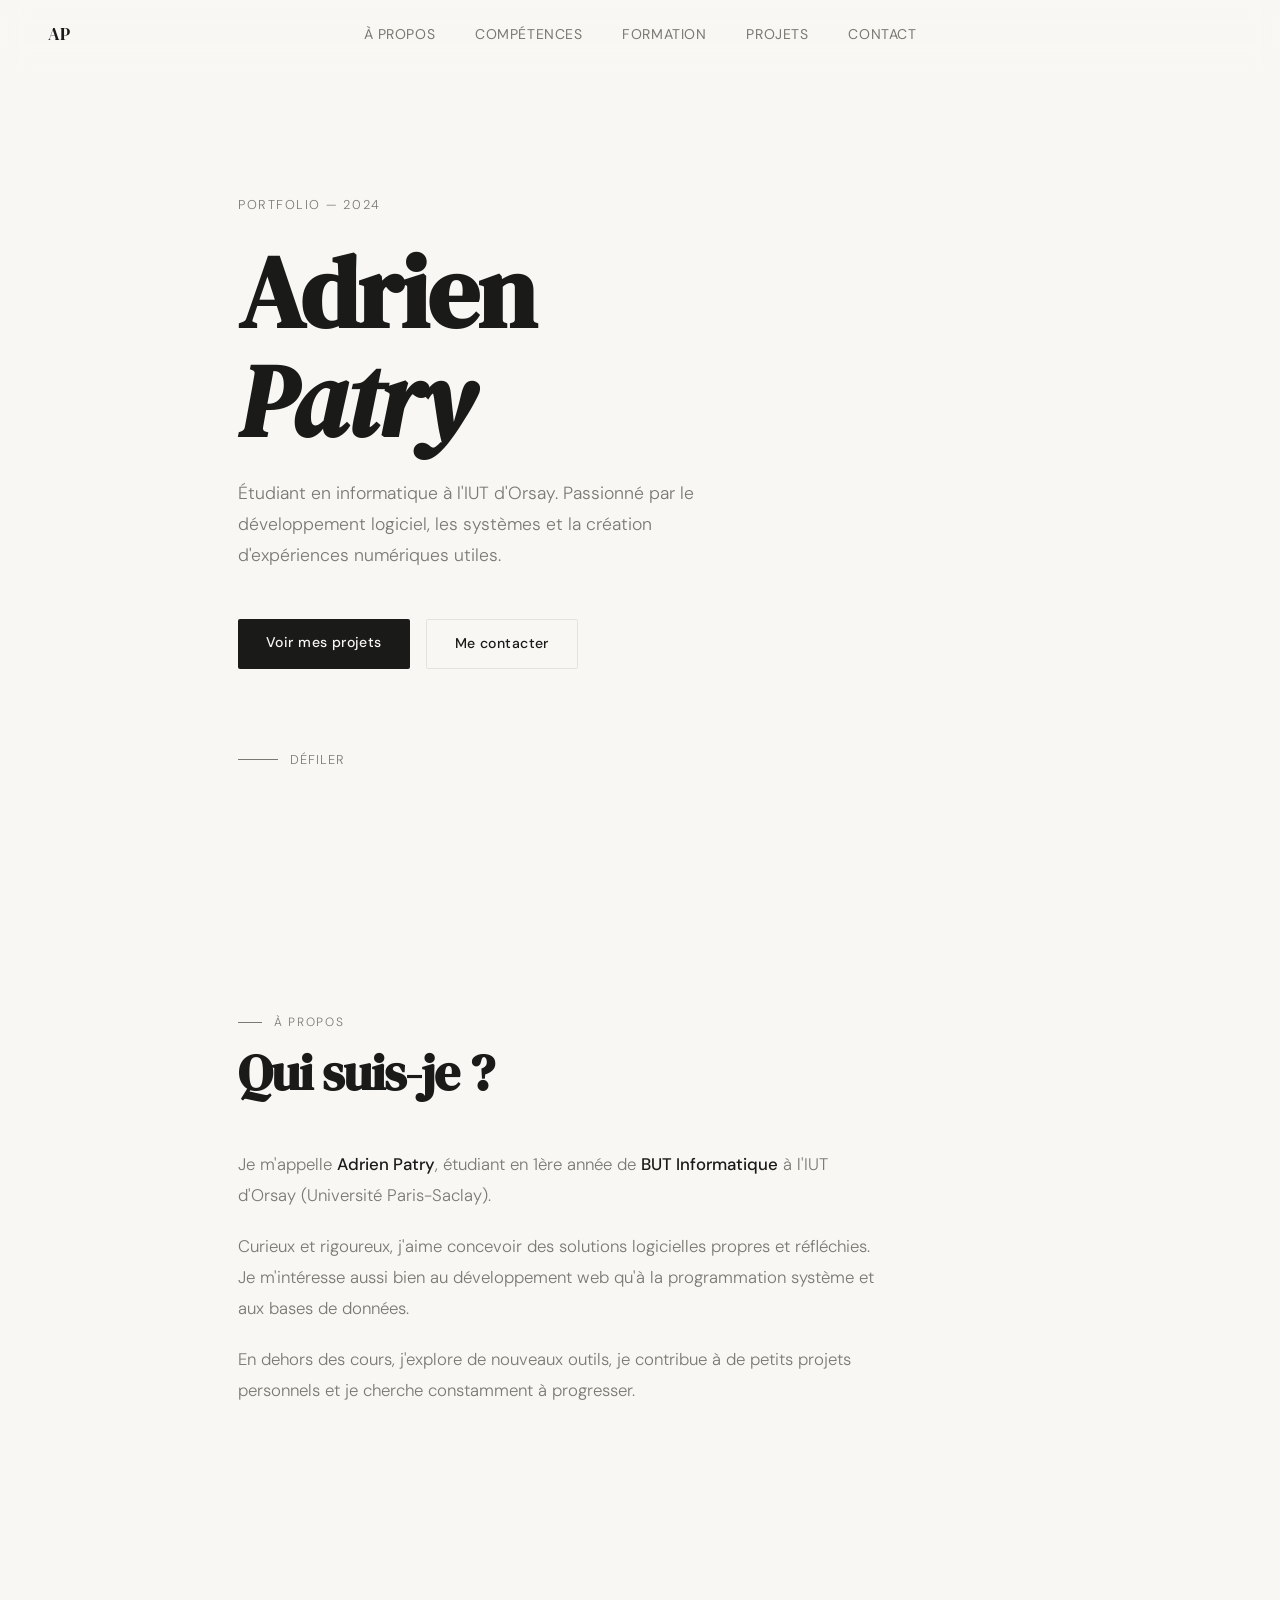
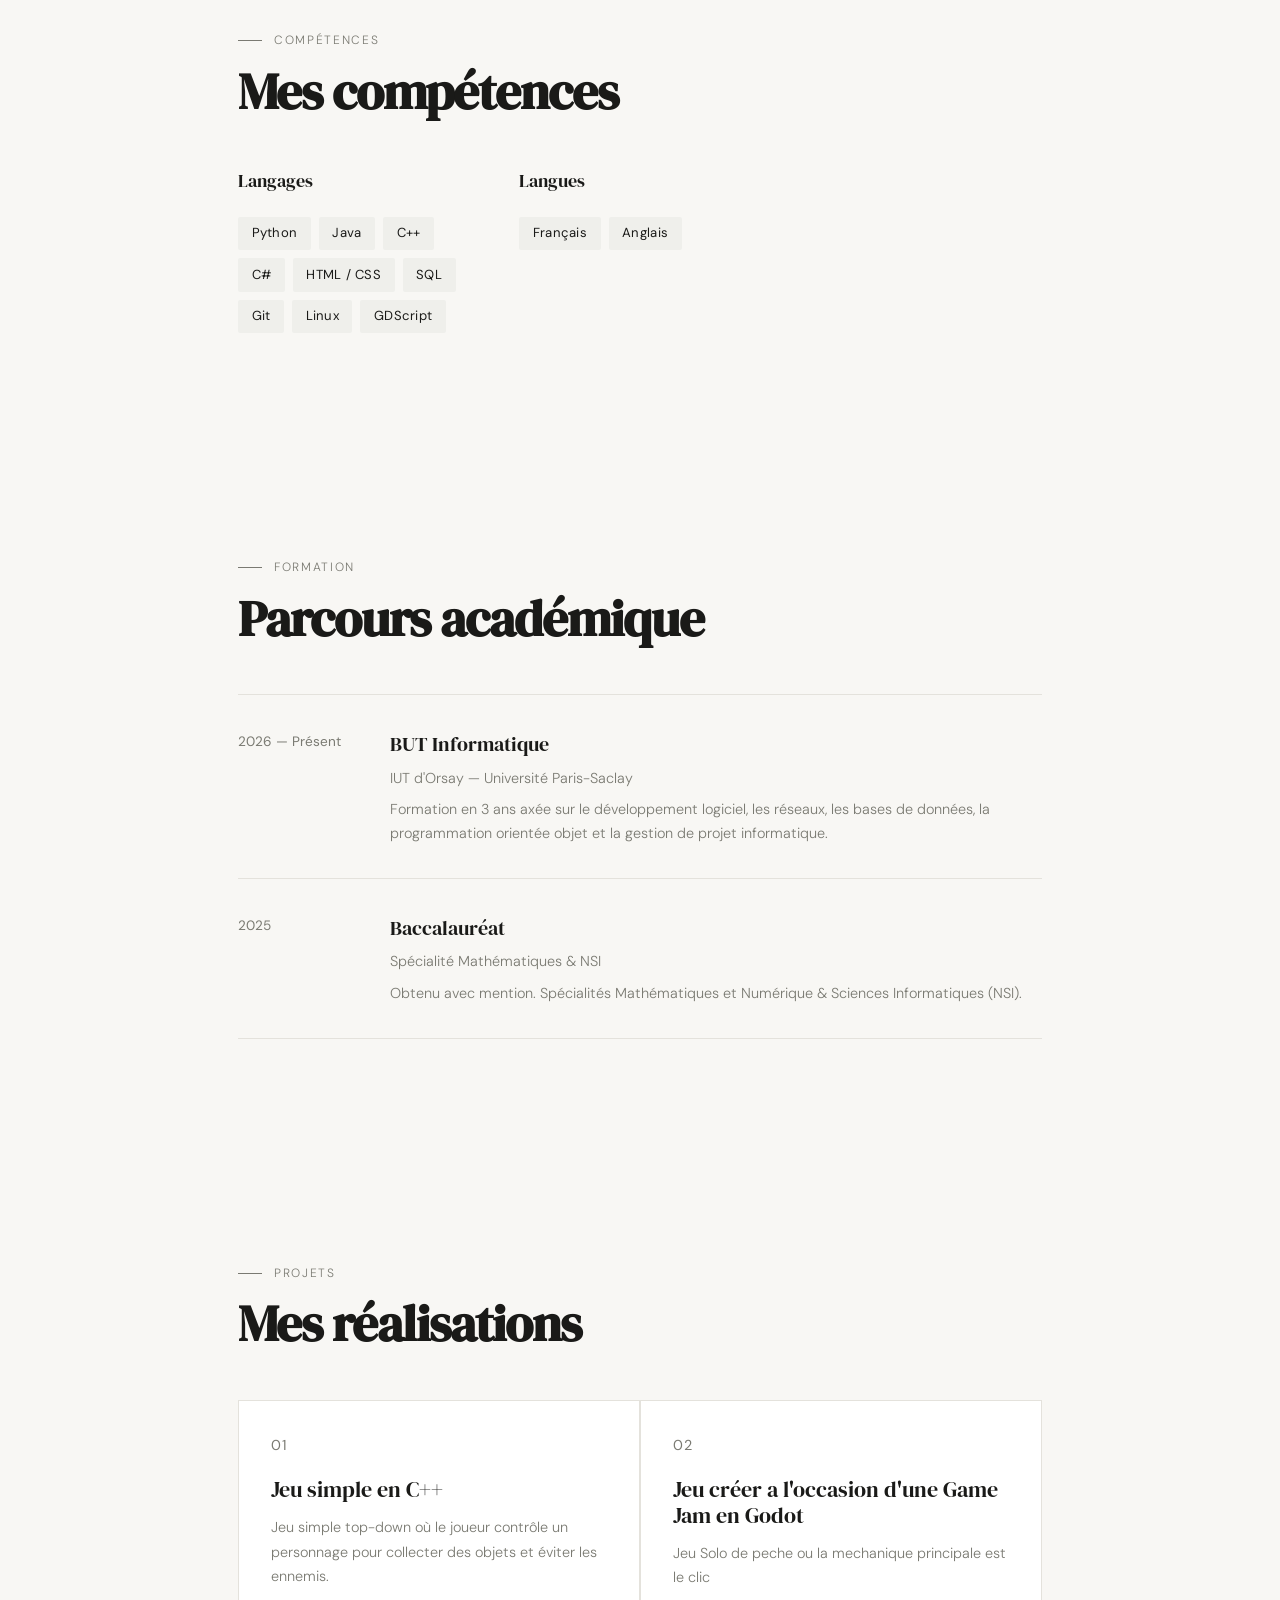
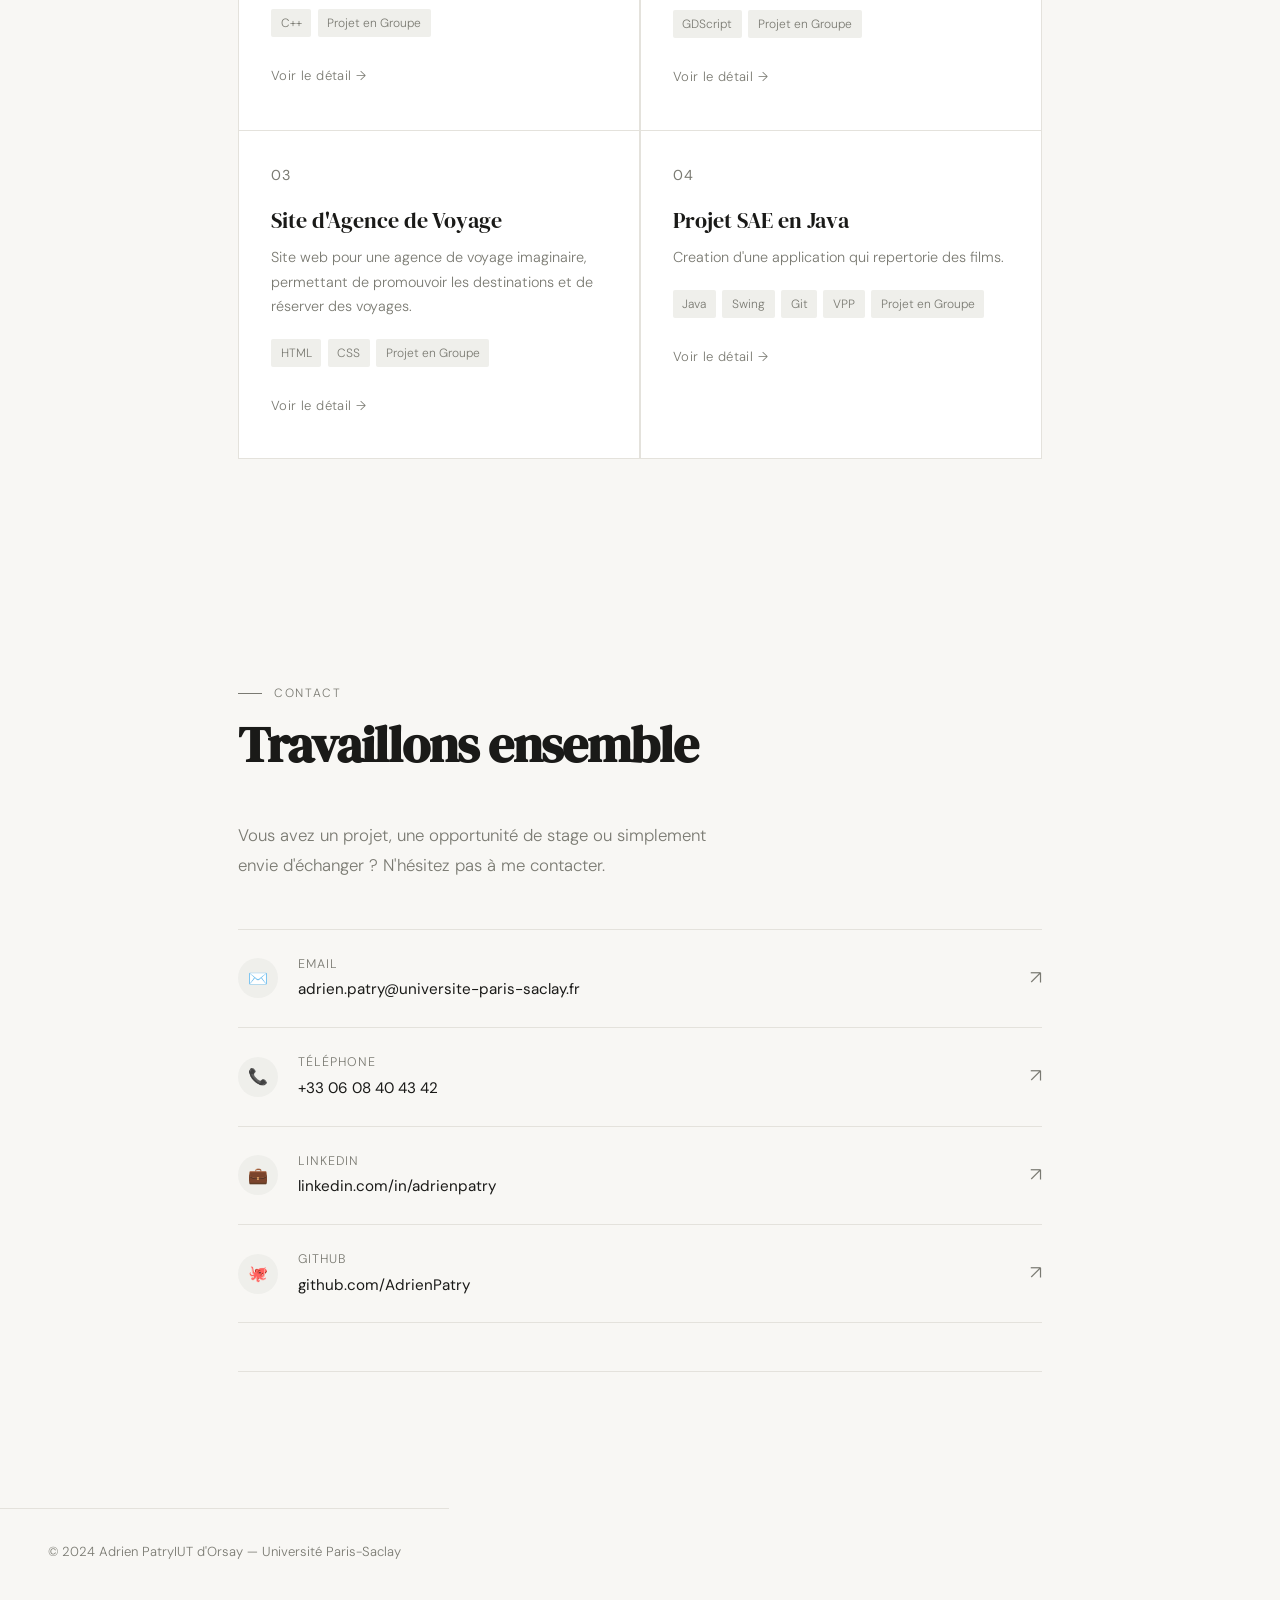
==== commit 712d9f85: "Finish project for now" ====
--- a/index.html
+++ b/index.html
@@ -149,6 +149,19 @@
         </div>
         <span class="project-cta">Voir le détail →</span>
       </div>
+
+      <div class ="project-card" onclick = "openModal('modal-04')">
+        <p class="project-num">04</p>
+        <h3>Projet SAE en Java</h3>
+        <p>Creation d'une application qui repertorie des films.</p>
+        <div class="project-tags">
+          <span class="project-tag">Java</span>
+          <span class="project-tag">Swing</span>
+          <span class="project-tag">Git</span>
+          <span class="project-tag">VPP</span>
+          <span class="project-tag">Projet en Groupe</span>
+        </div>
+        <span class="project-cta">Voir le détail →</span>
     </div>
   </section>
 
@@ -275,6 +288,28 @@
       </div>
     </div>
   </div>
+
+  <div class="modal-overlay" id="modal-04" onclick="closeModalOutside(event, 'modal-04')">
+    <div class="modal">
+      <button class="modal-close" onclick="closeModal('modal-04')">✕</button>
+      <p class="modal-num">04</p>
+      <h2 class="modal-title">Projet SAE en Java</h2>
+      <div class="modal-tags">
+        <span class="project-tag">Java</span>
+        <span class="project-tag">Swing</span>
+        <span class="project-tag">Git</span>
+        <span class="project-tag">VPP</span>
+        <span class="project-tag">Projet en Groupe</span>
+      </div>
+      <p class="modal-desc">Creation d'une application qui repertorie des films. L'application permet d'ajouter des films à une liste, de les supprimer et de les marquer comme vus ou non vus. L'application utilise une interface graphique réalisée avec Swing.</p>
+      <ul class="modal-features">
+        <li>Interface graphique avec Swing</li>
+        <li>Gestion d'une liste de films avec ajout, suppression et marquage comme vu/non vu</li>
+      </ul>
+      <div class="modal-actions">
+        <a href="https://git.iut-orsay.fr/tkiecke/s2-sae-dev-app-gh8" target="_blank" class="btn btn-primary">Voir sur GitLab</a>
+      </div>
+    </div>
   <script src="js/main.js"></script>
 </body>
 </html>
